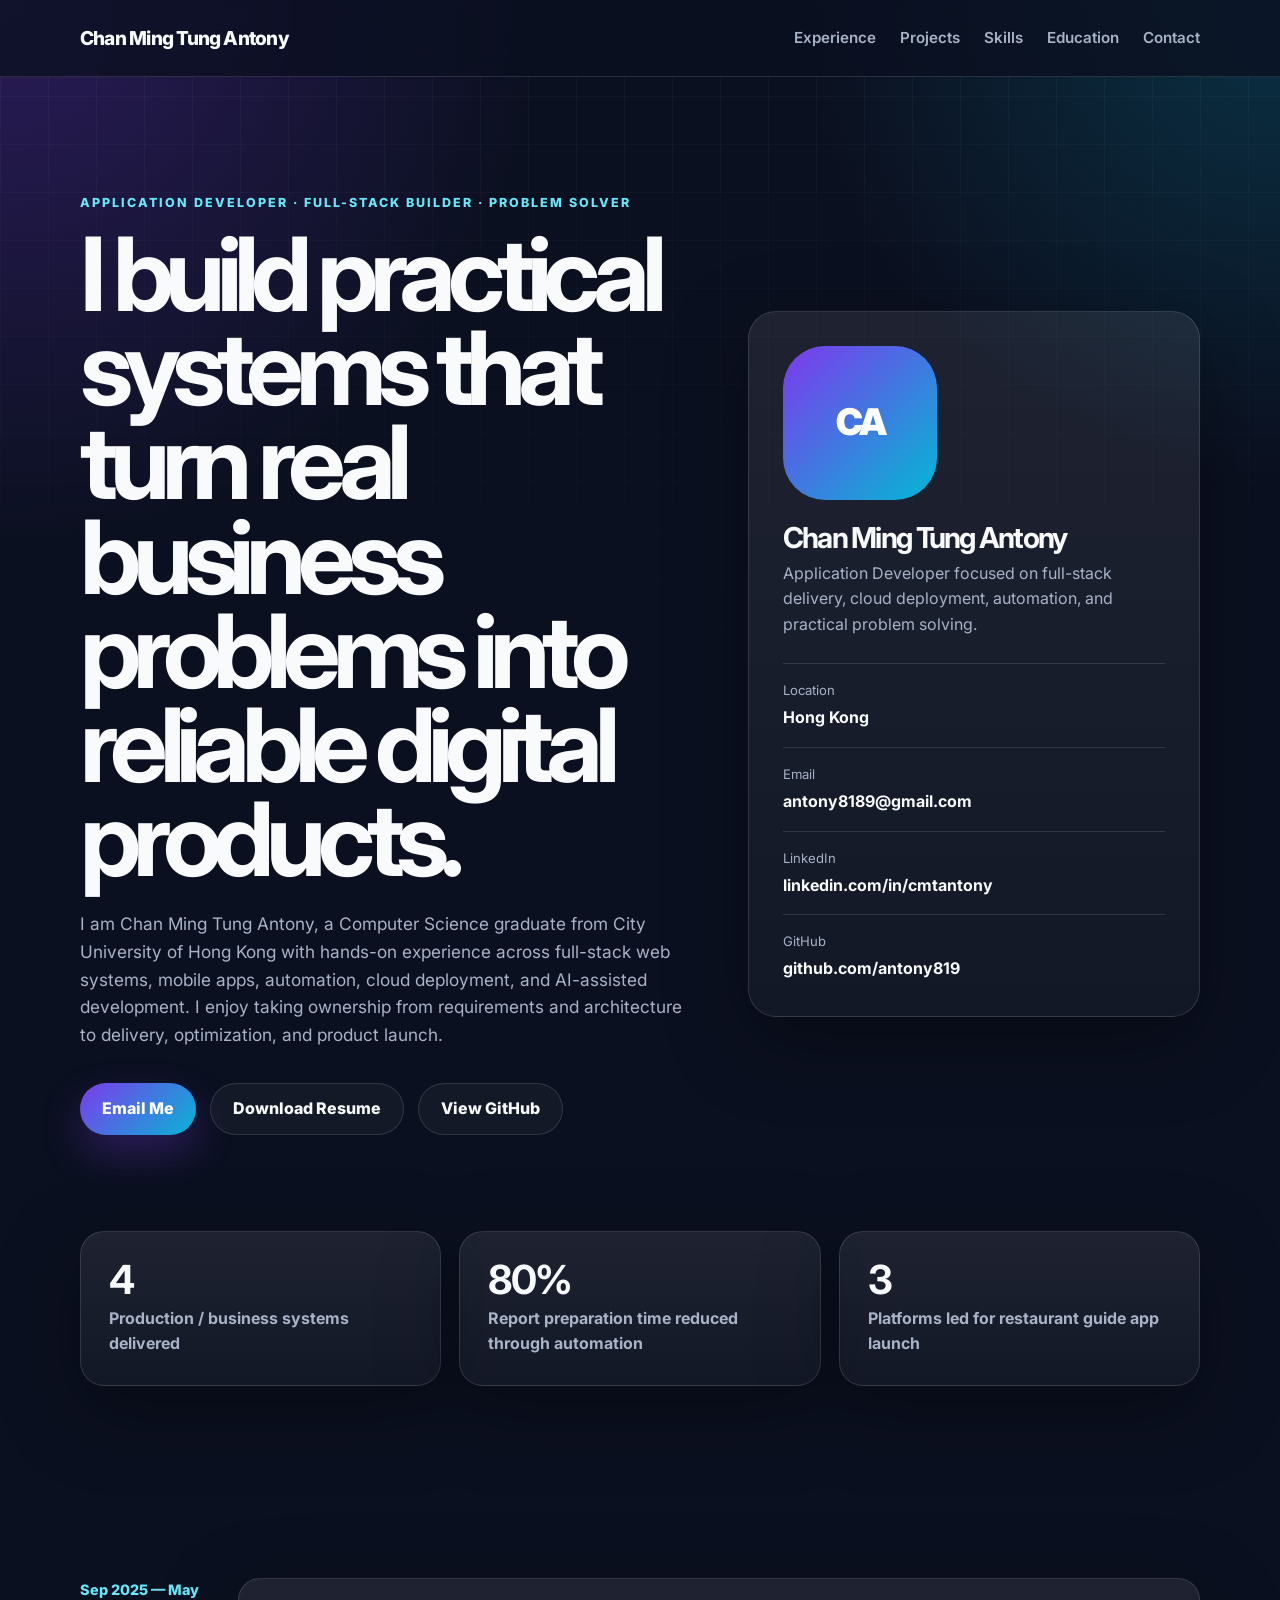
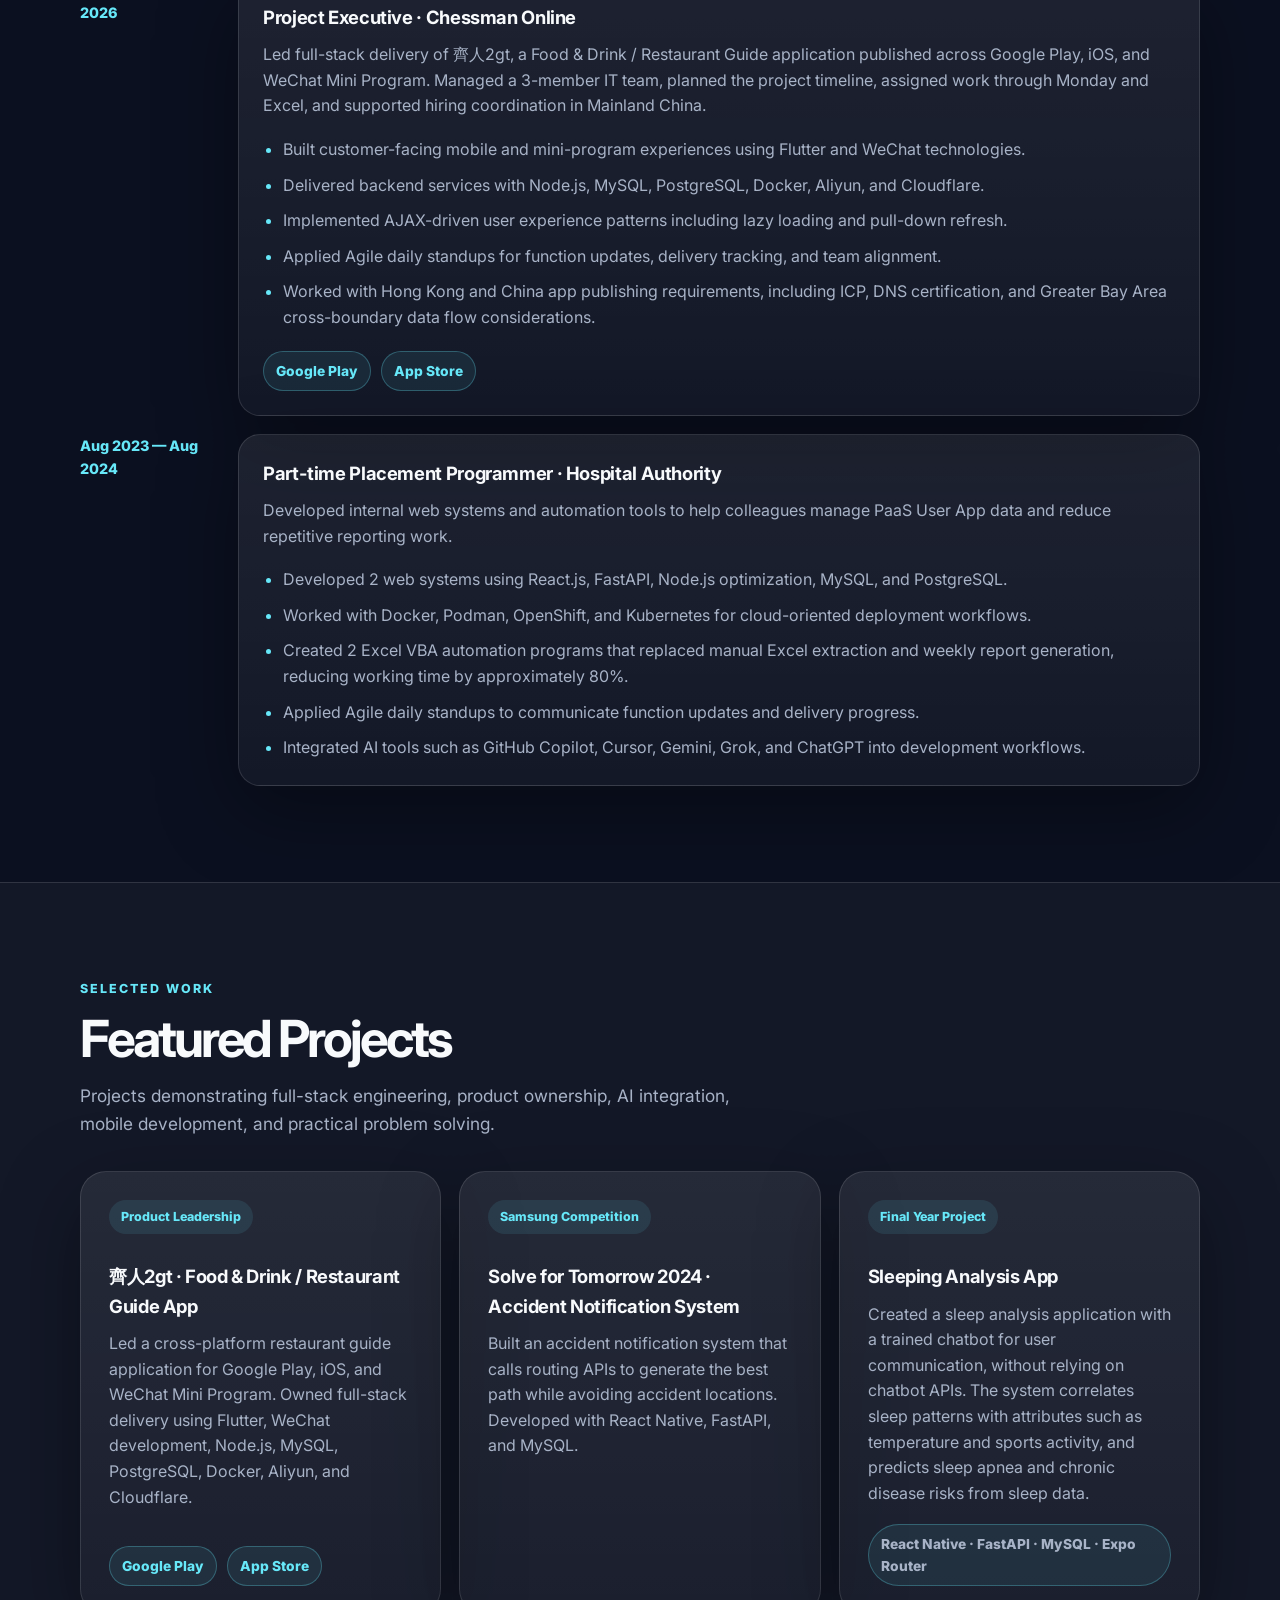
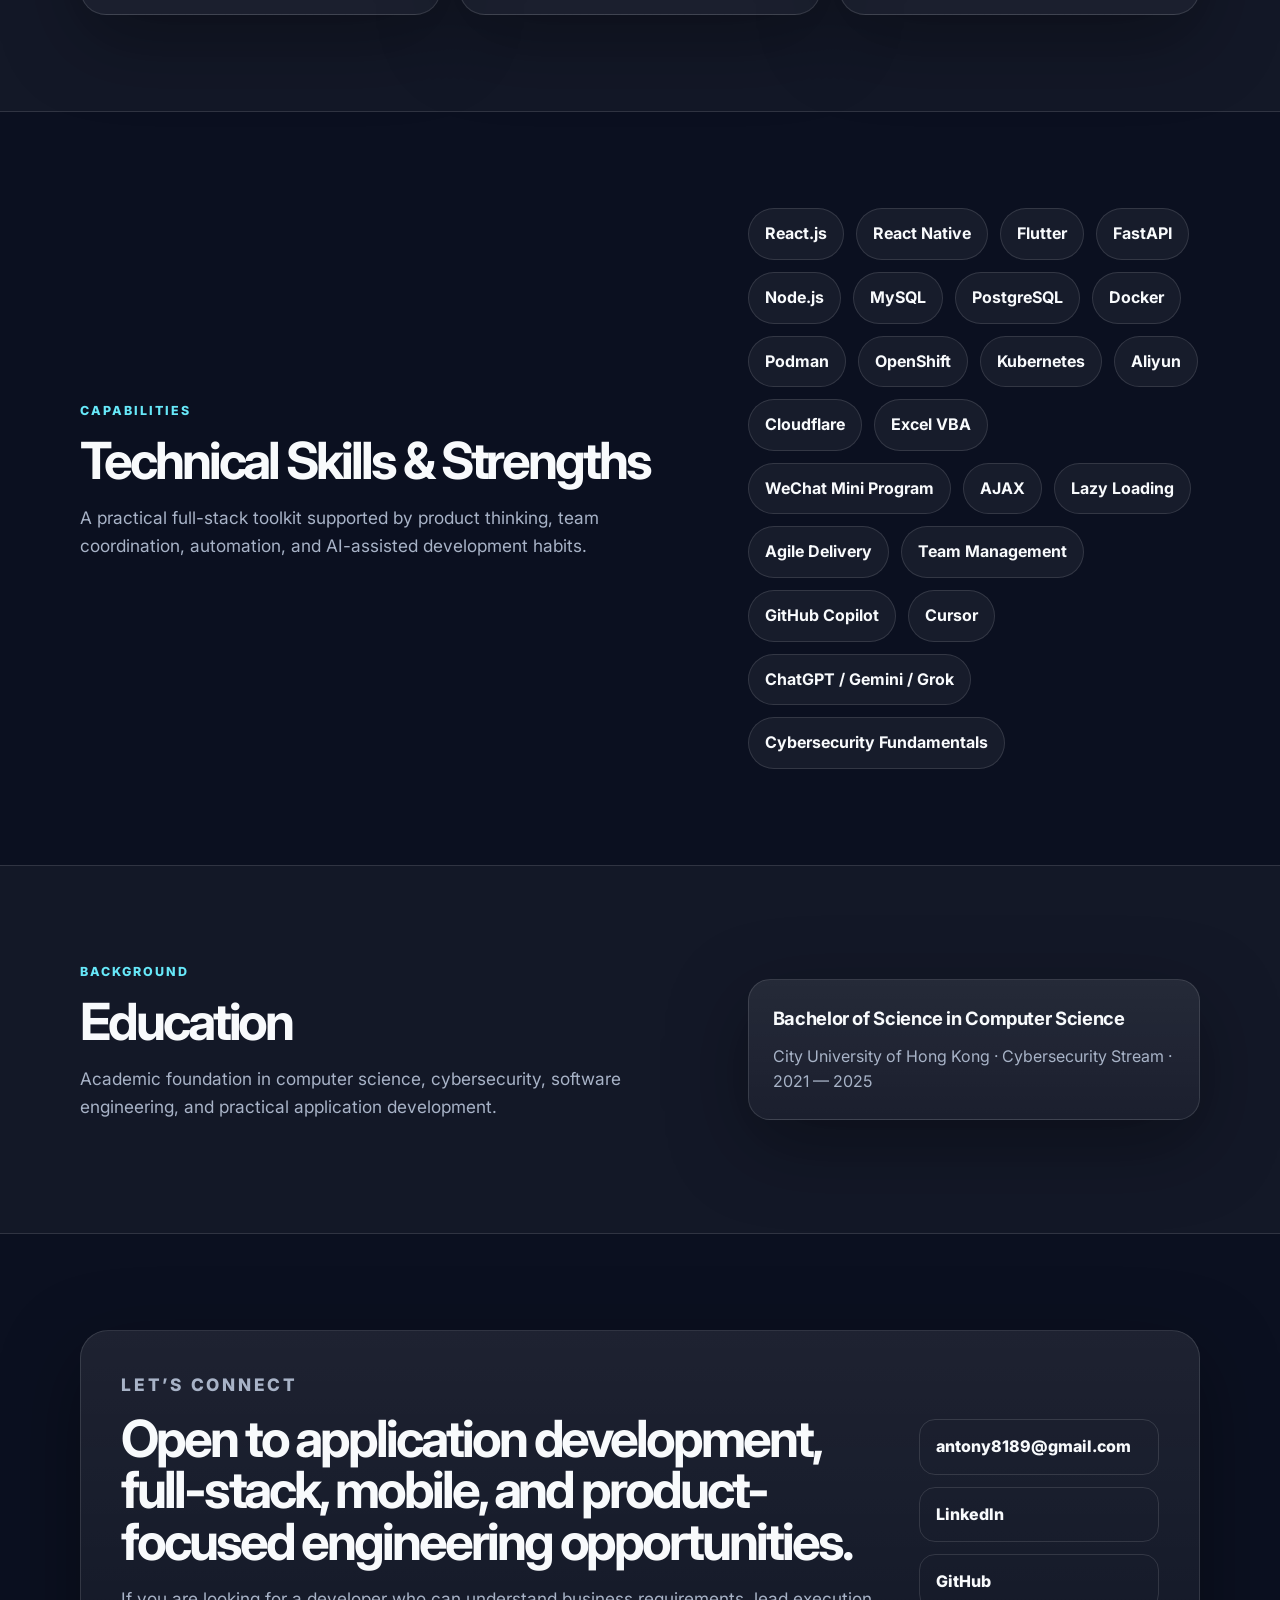
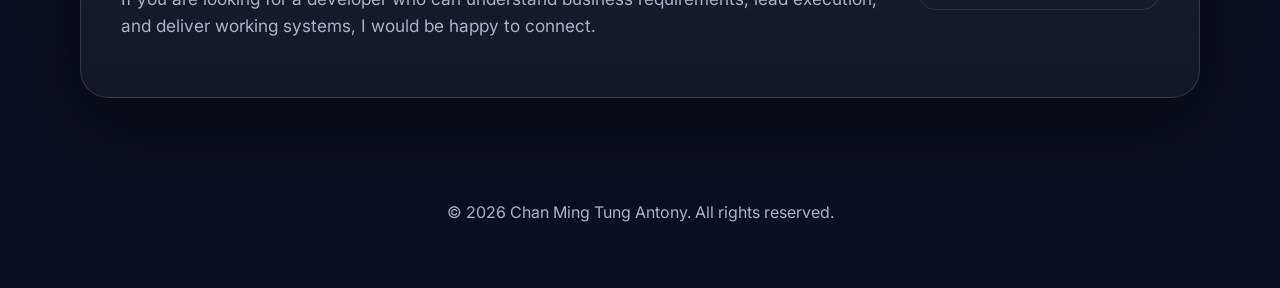
==== index.html @ 5c13896f "Test(remove experience title)" ====
<!DOCTYPE html>
<html lang="en">
<head>
  <meta charset="UTF-8" />
  <meta name="viewport" content="width=device-width, initial-scale=1.0" />
  <meta
    name="description"
    content="Resume and portfolio of Chan Ming Tung Antony, Application Developer and problem solver specializing in full-stack development, mobile apps, cloud deployment, and AI-assisted engineering."
  />
  <title>Chan Ming Tung Antony | Application Developer</title>
  <link rel="preconnect" href="https://fonts.googleapis.com" />
  <link rel="preconnect" href="https://fonts.gstatic.com" crossorigin />
  <link href="https://fonts.googleapis.com/css2?family=Inter:wght@400;500;600;700;800&display=swap" rel="stylesheet" />
  <link rel="stylesheet" href="styles.css" />
</head>
<body>
  <header class="site-header">
    <nav class="nav container" aria-label="Primary navigation">
      <a class="brand" href="#top">Chan Ming Tung Antony</a>
      <div class="nav-links">
        <a href="#experience">Experience</a>
        <a href="#projects">Projects</a>
        <a href="#skills">Skills</a>
        <a href="#education">Education</a>
        <a href="#contact">Contact</a>
      </div>
    </nav>
  </header>

  <main id="top">
    <section class="hero section">
      <div class="container hero-grid">
        <div class="hero-copy">
          <p class="eyebrow">Application Developer · Full-Stack Builder · Problem Solver</p>
          <h1>I build practical systems that turn real business problems into reliable digital products.</h1>
          <p class="hero-text">
            I am Chan Ming Tung Antony, a Computer Science graduate from City University of Hong Kong with hands-on experience across full-stack web systems, mobile apps, automation, cloud deployment, and AI-assisted development. I enjoy taking ownership from requirements and architecture to delivery, optimization, and product launch.
          </p>
          <div class="hero-actions">
            <a class="button primary" href="mailto:antony8189@gmail.com">Email Me</a>
            <a class="button secondary" href="file:///C:/Users/anton/Downloads/CV.pdf" target="_blank" rel="noreferrer">Download Resume</a>
            <a class="button secondary" href="https://github.com/antony819" target="_blank" rel="noreferrer">View GitHub</a>
          </div>
        </div>
        <aside class="profile-card" aria-label="Profile summary">
          <div class="profile-photo-wrap">
            <img class="profile-photo" src="file:///C:/Users/anton/Downloads/%E8%AD%89%E4%BB%B6%E7%85%A7.jpg" alt="Chan Ming Tung Antony" onerror="this.style.display='none'" />
            <div class="avatar">CA</div>
          </div>
          <h2>Chan Ming Tung Antony</h2>
          <p>Application Developer focused on full-stack delivery, cloud deployment, automation, and practical problem solving.</p>
          <ul class="profile-list">
            <li><span>Location</span><strong>Hong Kong</strong></li>
            <li><span>Email</span><strong><a href="mailto:antony8189@gmail.com">antony8189@gmail.com</a></strong></li>
            <li><span>LinkedIn</span><strong><a href="http://www.linkedin.com/in/cmtantony" target="_blank" rel="noreferrer">linkedin.com/in/cmtantony</a></strong></li>
            <li><span>GitHub</span><strong><a href="https://github.com/antony819" target="_blank" rel="noreferrer">github.com/antony819</a></strong></li>
          </ul>
        </aside>
      </div>
    </section>

    <section class="section stats-section">
      <div class="container stats-grid">
        <div class="stat-card">
          <strong>4</strong>
          <span>Production / business systems delivered</span>
        </div>
        <div class="stat-card">
          <strong>80%</strong>
          <span>Report preparation time reduced through automation</span>
        </div>
        <div class="stat-card">
          <strong>3</strong>
          <span>Platforms led for restaurant guide app launch</span>
        </div>
      </div>
    </section>

    <section id="experience" class="section">
      <div class="container experience-layout">

        <div class="timeline">
          <article class="timeline-item">
            <div class="timeline-date">Sep 2025 — May 2026</div>
            <div class="timeline-content">
              <h3>Project Executive · Chessman Online</h3>
              <p>
                Led full-stack delivery of 齊人2gt, a Food & Drink / Restaurant Guide application published across Google Play, iOS, and WeChat Mini Program. Managed a 3-member IT team, planned the project timeline, assigned work through Monday and Excel, and supported hiring coordination in Mainland China.
              </p>
              <ul class="impact-list">
                <li>Built customer-facing mobile and mini-program experiences using Flutter and WeChat technologies.</li>
                <li>Delivered backend services with Node.js, MySQL, PostgreSQL, Docker, Aliyun, and Cloudflare.</li>
                <li>Implemented AJAX-driven user experience patterns including lazy loading and pull-down refresh.</li>
                <li>Applied Agile daily standups for function updates, delivery tracking, and team alignment.</li>
                <li>Worked with Hong Kong and China app publishing requirements, including ICP, DNS certification, and Greater Bay Area cross-boundary data flow considerations.</li>
              </ul>
              <div class="inline-links">
                <a href="https://play.google.com/store/apps/details?id=com.chessman_it_app&hl=zh_HK" target="_blank" rel="noreferrer">Google Play</a>
                <a href="https://apps.apple.com/hk/app/%E9%BD%8A%E4%BA%BA/id6759543435" target="_blank" rel="noreferrer">App Store</a>
              </div>
            </div>
          </article>

          <article class="timeline-item">
            <div class="timeline-date">Aug 2023 — Aug 2024</div>
            <div class="timeline-content">
              <h3>Part-time Placement Programmer · Hospital Authority</h3>
              <p>
                Developed internal web systems and automation tools to help colleagues manage PaaS User App data and reduce repetitive reporting work.
              </p>
              <ul class="impact-list">
                <li>Developed 2 web systems using React.js, FastAPI, Node.js optimization, MySQL, and PostgreSQL.</li>
                <li>Worked with Docker, Podman, OpenShift, and Kubernetes for cloud-oriented deployment workflows.</li>
                <li>Created 2 Excel VBA automation programs that replaced manual Excel extraction and weekly report generation, reducing working time by approximately 80%.</li>
                <li>Applied Agile daily standups to communicate function updates and delivery progress.</li>
                <li>Integrated AI tools such as GitHub Copilot, Cursor, Gemini, Grok, and ChatGPT into development workflows.</li>
              </ul>
            </div>
          </article>
        </div>
      </div>
    </section>

    <section id="projects" class="section muted">
      <div class="container">
        <div class="section-heading">
          <p class="eyebrow">Selected Work</p>
          <h2>Featured Projects</h2>
          <p class="section-intro">
            Projects demonstrating full-stack engineering, product ownership, AI integration, mobile development, and practical problem solving.
          </p>
        </div>
        <div class="cards-grid">
          <article class="project-card">
            <span class="project-tag">Product Leadership</span>
            <h3>齊人2gt · Food & Drink / Restaurant Guide App</h3>
            <p>
              Led a cross-platform restaurant guide application for Google Play, iOS, and WeChat Mini Program. Owned full-stack delivery using Flutter, WeChat development, Node.js, MySQL, PostgreSQL, Docker, Aliyun, and Cloudflare.
            </p>
            <div class="inline-links">
              <a href="https://play.google.com/store/apps/details?id=com.chessman_it_app&hl=zh_HK" target="_blank" rel="noreferrer">Google Play</a>
              <a href="https://apps.apple.com/hk/app/%E9%BD%8A%E4%BA%BA/id6759543435" target="_blank" rel="noreferrer">App Store</a>
            </div>
          </article>
          <article class="project-card">
            <span class="project-tag">Samsung Competition</span>
            <h3>Solve for Tomorrow 2024 · Accident Notification System</h3>
            <p>
              Built an accident notification system that calls routing APIs to generate the best path while avoiding accident locations. Developed with React Native, FastAPI, and MySQL.
            </p>
          </article>
          <article class="project-card">
            <span class="project-tag">Final Year Project</span>
            <h3>Sleeping Analysis App</h3>
            <p>
              Created a sleep analysis application with a trained chatbot for user communication, without relying on chatbot APIs. The system correlates sleep patterns with attributes such as temperature and sports activity, and predicts sleep apnea and chronic disease risks from sleep data.
            </p>
            <p class="tech-note">React Native · FastAPI · MySQL · Expo Router</p>
          </article>
        </div>
      </div>
    </section>

    <section id="skills" class="section">
      <div class="container two-column">
        <div>
          <p class="eyebrow">Capabilities</p>
          <h2>Technical Skills & Strengths</h2>
          <p class="section-intro">
            A practical full-stack toolkit supported by product thinking, team coordination, automation, and AI-assisted development habits.
          </p>
        </div>
        <div class="skills-wrap">
          <span>React.js</span>
          <span>React Native</span>
          <span>Flutter</span>
          <span>FastAPI</span>
          <span>Node.js</span>
          <span>MySQL</span>
          <span>PostgreSQL</span>
          <span>Docker</span>
          <span>Podman</span>
          <span>OpenShift</span>
          <span>Kubernetes</span>
          <span>Aliyun</span>
          <span>Cloudflare</span>
          <span>Excel VBA</span>
          <span>WeChat Mini Program</span>
          <span>AJAX</span>
          <span>Lazy Loading</span>
          <span>Agile Delivery</span>
          <span>Team Management</span>
          <span>GitHub Copilot</span>
          <span>Cursor</span>
          <span>ChatGPT / Gemini / Grok</span>
          <span>Cybersecurity Fundamentals</span>
        </div>
      </div>
    </section>

    <section id="education" class="section muted">
      <div class="container two-column">
        <div>
          <p class="eyebrow">Background</p>
          <h2>Education</h2>
          <p class="section-intro">
            Academic foundation in computer science, cybersecurity, software engineering, and practical application development.
          </p>
        </div>
        <div class="education-list">
          <article>
            <h3>Bachelor of Science in Computer Science</h3>
            <p>City University of Hong Kong · Cybersecurity Stream · 2021 — 2025</p>
          </article>
        </div>
      </div>
    </section>

    <section id="contact" class="section contact-section">
      <div class="container contact-card">
        <div>
          <p class="eyebrow">Let’s Connect</p>
          <h2>Open to application development, full-stack, mobile, and product-focused engineering opportunities.</h2>
          <p>
            If you are looking for a developer who can understand business requirements, lead execution, and deliver working systems, I would be happy to connect.
          </p>
        </div>
        <div class="contact-links">
          <a href="mailto:antony8189@gmail.com">antony8189@gmail.com</a>
          <a href="http://www.linkedin.com/in/cmtantony" target="_blank" rel="noreferrer">LinkedIn</a>
          <a href="https://github.com/antony819" target="_blank" rel="noreferrer">GitHub</a>
        </div>
      </div>
    </section>
  </main>

  <footer class="footer">
    <div class="container">
      <p>© <span id="year"></span> Chan Ming Tung Antony. All rights reserved.</p>
    </div>
  </footer>

  <script src="script.js"></script>
</body>
</html>
---- styles.css ----
:root {
  --bg: #0b1020;
  --surface: #11182c;
  --surface-light: #17213a;
  --text: #f8fafc;
  --muted: #a8b3c7;
  --accent: #7c3aed;
  --accent-2: #06b6d4;
  --line: rgba(255, 255, 255, 0.12);
  --shadow: 0 24px 80px rgba(0, 0, 0, 0.35);
  --radius: 28px;
}

* {
  box-sizing: border-box;
}

html {
  scroll-behavior: smooth;
}

body {
  margin: 0;
  font-family: Inter, system-ui, -apple-system, BlinkMacSystemFont, "Segoe UI", sans-serif;
  color: var(--text);
  background:
    radial-gradient(circle at top left, rgba(124, 58, 237, 0.28), transparent 34rem),
    radial-gradient(circle at top right, rgba(6, 182, 212, 0.2), transparent 30rem),
    var(--bg);
  line-height: 1.6;
}

body::before {
  content: "";
  position: fixed;
  inset: 0;
  pointer-events: none;
  background-image: linear-gradient(rgba(255, 255, 255, 0.035) 1px, transparent 1px),
    linear-gradient(90deg, rgba(255, 255, 255, 0.035) 1px, transparent 1px);
  background-size: 48px 48px;
  mask-image: linear-gradient(to bottom, #000, transparent 78%);
}

a {
  color: inherit;
  text-decoration: none;
}

.container {
  width: min(1120px, calc(100% - 40px));
  margin: 0 auto;
}

.site-header {
  position: sticky;
  top: 0;
  z-index: 20;
  backdrop-filter: blur(18px);
  background: rgba(11, 16, 32, 0.78);
  border-bottom: 1px solid var(--line);
}

.nav {
  min-height: 76px;
  display: flex;
  align-items: center;
  justify-content: space-between;
  gap: 24px;
}

.brand {
  font-weight: 800;
  letter-spacing: -0.04em;
  font-size: 1.2rem;
}

.nav-links {
  display: flex;
  align-items: center;
  gap: 24px;
  color: var(--muted);
  font-size: 0.95rem;
  font-weight: 600;
}

.nav-links a {
  transition: color 180ms ease;
}

.nav-links a:hover {
  color: var(--text);
}

.section {
  padding: 96px 0;
  position: relative;
}

.hero {
  padding-top: 116px;
}

.hero-grid,
.two-column {
  display: grid;
  grid-template-columns: minmax(0, 1.15fr) minmax(320px, 0.85fr);
  gap: 56px;
  align-items: center;
}

.eyebrow {
  margin: 0 0 14px;
  color: #67e8f9;
  text-transform: uppercase;
  letter-spacing: 0.16em;
  font-size: 0.78rem;
  font-weight: 800;
}

h1,
h2,
h3,
p {
  margin-top: 0;
}

h1 {
  max-width: 820px;
  margin-bottom: 24px;
  font-size: clamp(3rem, 8vw, 6.6rem);
  line-height: 0.92;
  letter-spacing: -0.08em;
}

h2 {
  margin-bottom: 18px;
  font-size: clamp(2rem, 4vw, 3.4rem);
  line-height: 1;
  letter-spacing: -0.06em;
}

h3 {
  margin-bottom: 10px;
  font-size: 1.15rem;
  letter-spacing: -0.02em;
}

.hero-text,
.section-intro,
.contact-card p {
  color: var(--muted);
  font-size: 1.08rem;
}

.hero-text {
  max-width: 650px;
  margin-bottom: 34px;
}

.hero-actions {
  display: flex;
  flex-wrap: wrap;
  gap: 14px;
}

.button {
  display: inline-flex;
  align-items: center;
  justify-content: center;
  min-height: 52px;
  padding: 0 22px;
  border-radius: 999px;
  font-weight: 800;
  transition: transform 180ms ease, border-color 180ms ease, background 180ms ease;
}

.button:hover {
  transform: translateY(-2px);
}

.button.primary {
  background: linear-gradient(135deg, var(--accent), var(--accent-2));
  color: white;
  box-shadow: 0 18px 40px rgba(124, 58, 237, 0.28);
}

.button.secondary {
  border: 1px solid var(--line);
  color: var(--text);
  background: rgba(255, 255, 255, 0.04);
}

.profile-card,
.contact-card,
.project-card,
.stat-card,
.timeline-content,
.education-list article {
  border: 1px solid var(--line);
  background: linear-gradient(180deg, rgba(255, 255, 255, 0.08), rgba(255, 255, 255, 0.035));
  box-shadow: var(--shadow);
}

.profile-card {
  padding: 34px;
  border-radius: var(--radius);
}

.profile-photo-wrap {
  position: relative;
  width: 154px;
  height: 154px;
  margin-bottom: 24px;
  border-radius: 42px;
  background: linear-gradient(135deg, var(--accent), var(--accent-2));
  padding: 3px;
}

.profile-photo {
  position: relative;
  z-index: 2;
  width: 100%;
  height: 100%;
  display: block;
  object-fit: cover;
  border-radius: 39px;
  background: var(--surface);
}

.profile-photo:not([src]),
.profile-photo[src=""] {
  display: none;
}

.avatar {
  position: absolute;
  inset: 3px;
  display: grid;
  place-items: center;
  border-radius: 39px;
  background: linear-gradient(135deg, var(--accent), var(--accent-2));
  color: white;
  font-size: 2.3rem;
  font-weight: 900;
  letter-spacing: -0.08em;
}

.profile-card h2 {
  margin-bottom: 8px;
  font-size: 1.8rem;
}

.profile-card > p {
  margin-bottom: 26px;
  color: var(--muted);
}

.profile-list {
  display: grid;
  gap: 16px;
  padding: 0;
  margin: 0;
  list-style: none;
}

.profile-list li {
  display: grid;
  gap: 4px;
  padding-top: 16px;
  border-top: 1px solid var(--line);
}

.profile-list span {
  color: var(--muted);
  font-size: 0.82rem;
}

.profile-list strong {
  overflow-wrap: anywhere;
}

.stats-section {
  padding-top: 0;
}

.stats-grid,
.cards-grid {
  display: grid;
  grid-template-columns: repeat(3, 1fr);
  gap: 18px;
}

.stat-card {
  padding: 28px;
  border-radius: 24px;
}

.stat-card strong {
  display: block;
  margin-bottom: 6px;
  font-size: 2.5rem;
  line-height: 1;
  letter-spacing: -0.06em;
}

.stat-card span {
  color: var(--muted);
  font-weight: 700;
}

.muted {
  background: rgba(255, 255, 255, 0.035);
  border-block: 1px solid var(--line);
}

.experience-layout {
  display: grid;
  gap: 34px;
}

.timeline {
  display: grid;
  gap: 18px;
}

.timeline-item {
  display: grid;
  grid-template-columns: 140px 1fr;
  gap: 18px;
}

.timeline-date {
  color: #67e8f9;
  font-weight: 800;
  font-size: 0.9rem;
}

.timeline-content {
  padding: 24px;
  border-radius: 22px;
}

.timeline-content p,
.project-card p,
.education-list p {
  margin-bottom: 0;
  color: var(--muted);
}

.impact-list {
  display: grid;
  gap: 10px;
  margin: 18px 0 0;
  padding-left: 20px;
  color: var(--muted);
}

.impact-list li::marker {
  color: #67e8f9;
}

.inline-links {
  display: flex;
  flex-wrap: wrap;
  gap: 10px;
  margin-top: 20px;
}

.inline-links a,
.tech-note {
  width: fit-content;
  padding: 8px 12px;
  border: 1px solid rgba(103, 232, 249, 0.28);
  border-radius: 999px;
  background: rgba(103, 232, 249, 0.08);
  color: #67e8f9;
  font-size: 0.86rem;
  font-weight: 800;
}

.tech-note {
  margin-top: 18px;
}

.section-heading {
  max-width: 700px;
  margin-bottom: 34px;
}

.project-card {
  min-height: 260px;
  display: flex;
  flex-direction: column;
  padding: 28px;
  border-radius: 26px;
  transition: transform 180ms ease, border-color 180ms ease;
}

.project-card:hover {
  transform: translateY(-6px);
  border-color: rgba(103, 232, 249, 0.45);
}

.project-tag {
  width: fit-content;
  margin-bottom: 28px;
  padding: 7px 12px;
  border-radius: 999px;
  background: rgba(103, 232, 249, 0.1);
  color: #67e8f9;
  font-size: 0.78rem;
  font-weight: 800;
}

.project-card > .inline-links {
  margin-top: auto;
  padding-top: 22px;
}

.skills-wrap {
  display: flex;
  flex-wrap: wrap;
  gap: 12px;
}

.skills-wrap span {
  padding: 12px 16px;
  border: 1px solid var(--line);
  border-radius: 999px;
  background: rgba(255, 255, 255, 0.05);
  color: var(--text);
  font-weight: 700;
}

.education-list {
  display: grid;
  gap: 16px;
}

.education-list article {
  padding: 24px;
  border-radius: 22px;
}

.contact-section {
  padding-bottom: 72px;
}

.contact-card {
  display: grid;
  grid-template-columns: 1fr auto;
  gap: 34px;
  align-items: center;
  padding: 40px;
  border-radius: var(--radius);
}

.contact-links {
  display: grid;
  gap: 12px;
  min-width: 240px;
}

.contact-links a {
  padding: 14px 16px;
  border: 1px solid var(--line);
  border-radius: 16px;
  color: var(--text);
  font-weight: 800;
  transition: background 180ms ease, border-color 180ms ease;
}

.contact-links a:hover {
  background: rgba(255, 255, 255, 0.08);
  border-color: rgba(103, 232, 249, 0.45);
}

.footer {
  padding: 30px 0 46px;
  color: var(--muted);
  text-align: center;
}

.reveal {
  opacity: 0;
  transform: translateY(18px);
  transition: opacity 600ms ease, transform 600ms ease;
}

.reveal.visible {
  opacity: 1;
  transform: translateY(0);
}

@media (max-width: 860px) {
  .nav {
    align-items: flex-start;
    flex-direction: column;
    padding: 18px 0;
  }

  .nav-links {
    width: 100%;
    overflow-x: auto;
    padding-bottom: 4px;
  }

  .hero,
  .section {
    padding: 72px 0;
  }

  .hero-grid,
  .two-column,
  .contact-card {
    grid-template-columns: 1fr;
  }

  .stats-grid,
  .cards-grid {
    grid-template-columns: 1fr;
  }

  .timeline-item {
    grid-template-columns: 1fr;
  }

  .contact-links {
    min-width: 0;
  }
}

@media (max-width: 540px) {
  .container {
    width: min(100% - 28px, 1120px);
  }

  h1 {
    font-size: 3.1rem;
  }

  .profile-card,
  .contact-card {
    padding: 24px;
  }

  .hero-actions .button {
    width: 100%;
  }
}
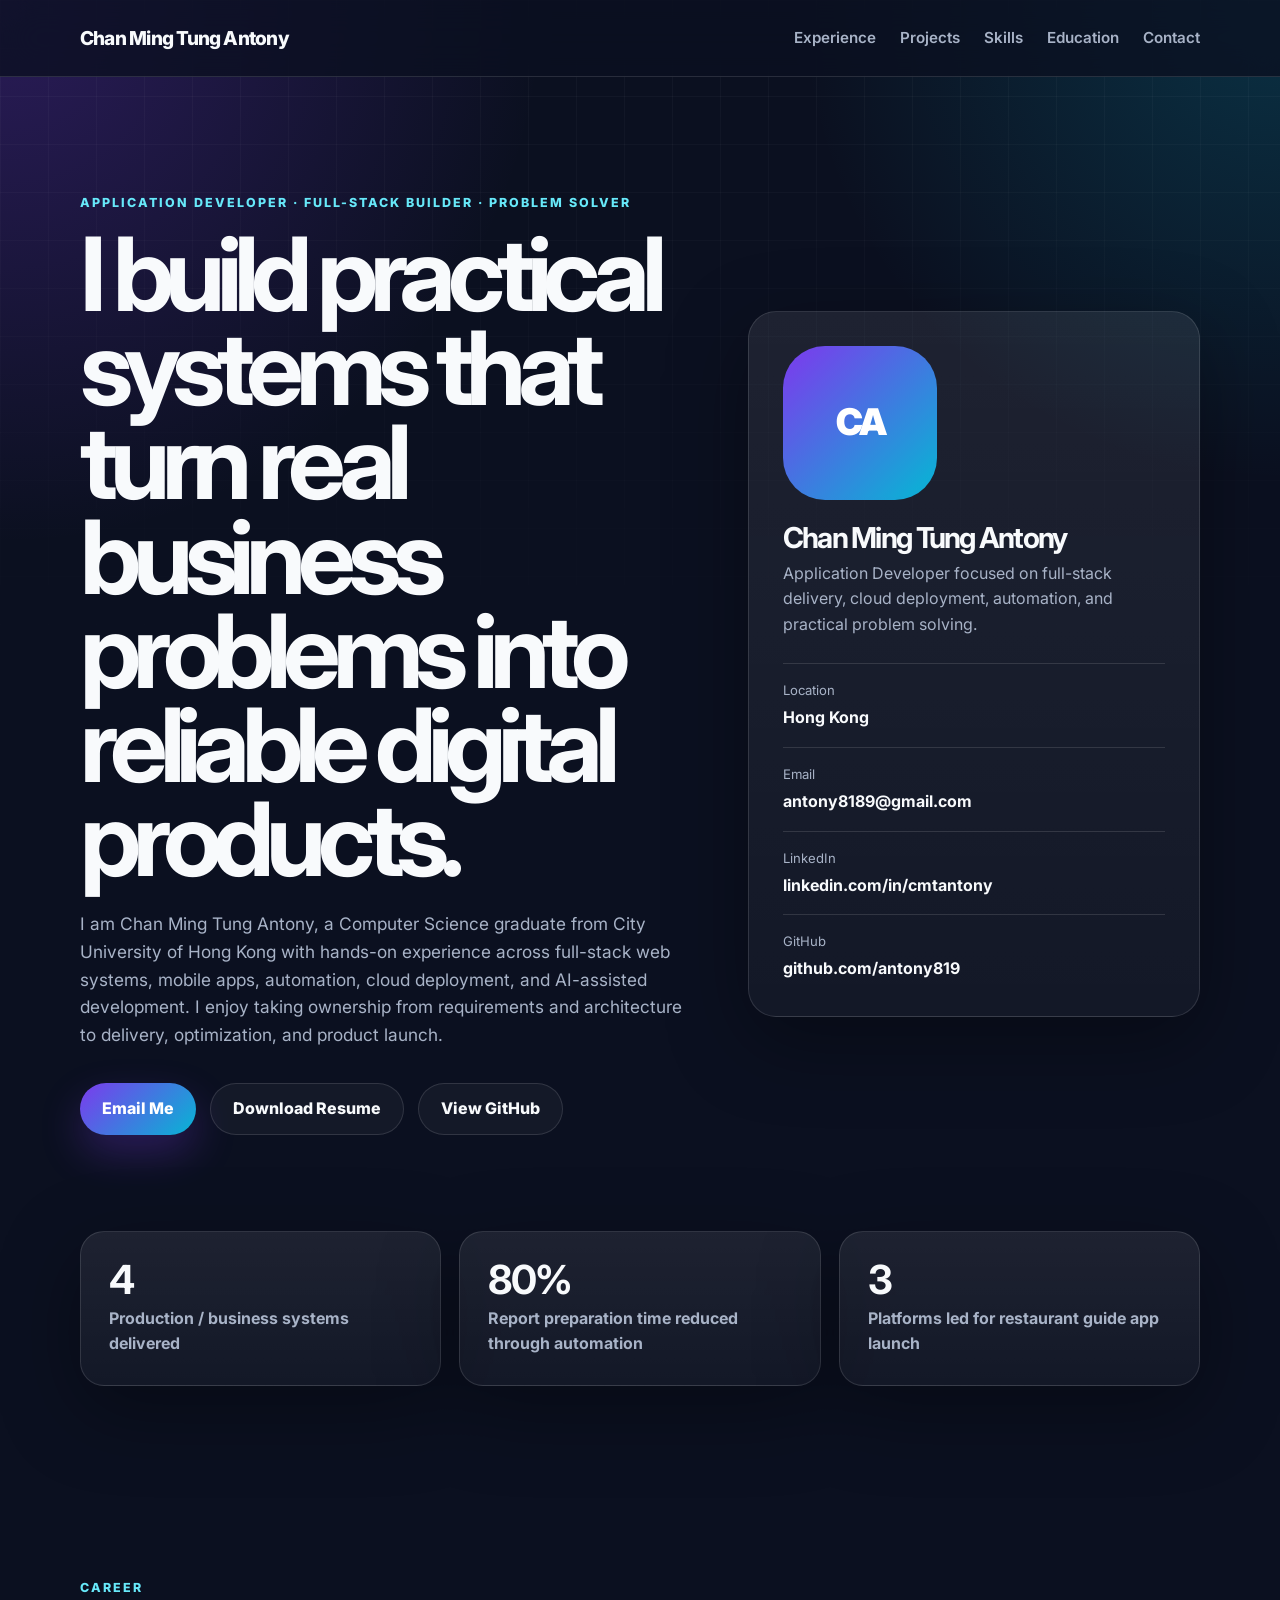
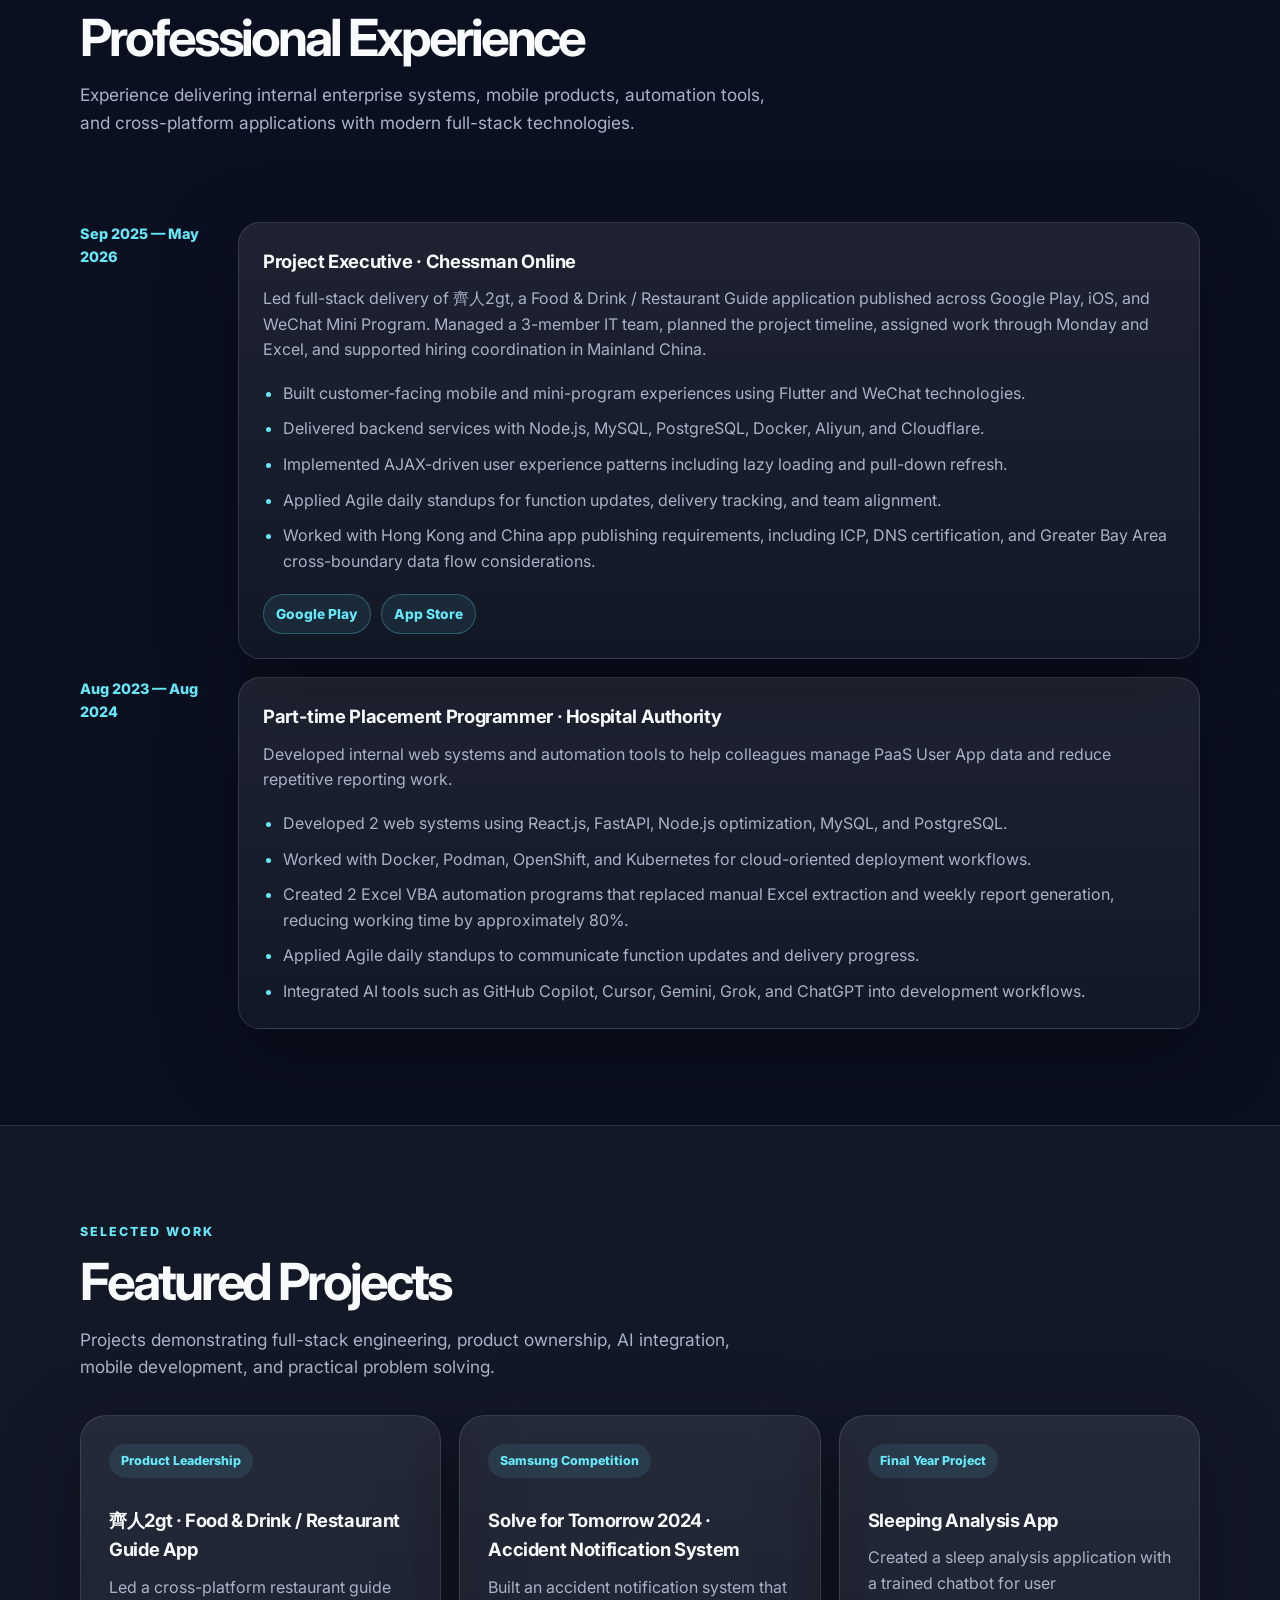
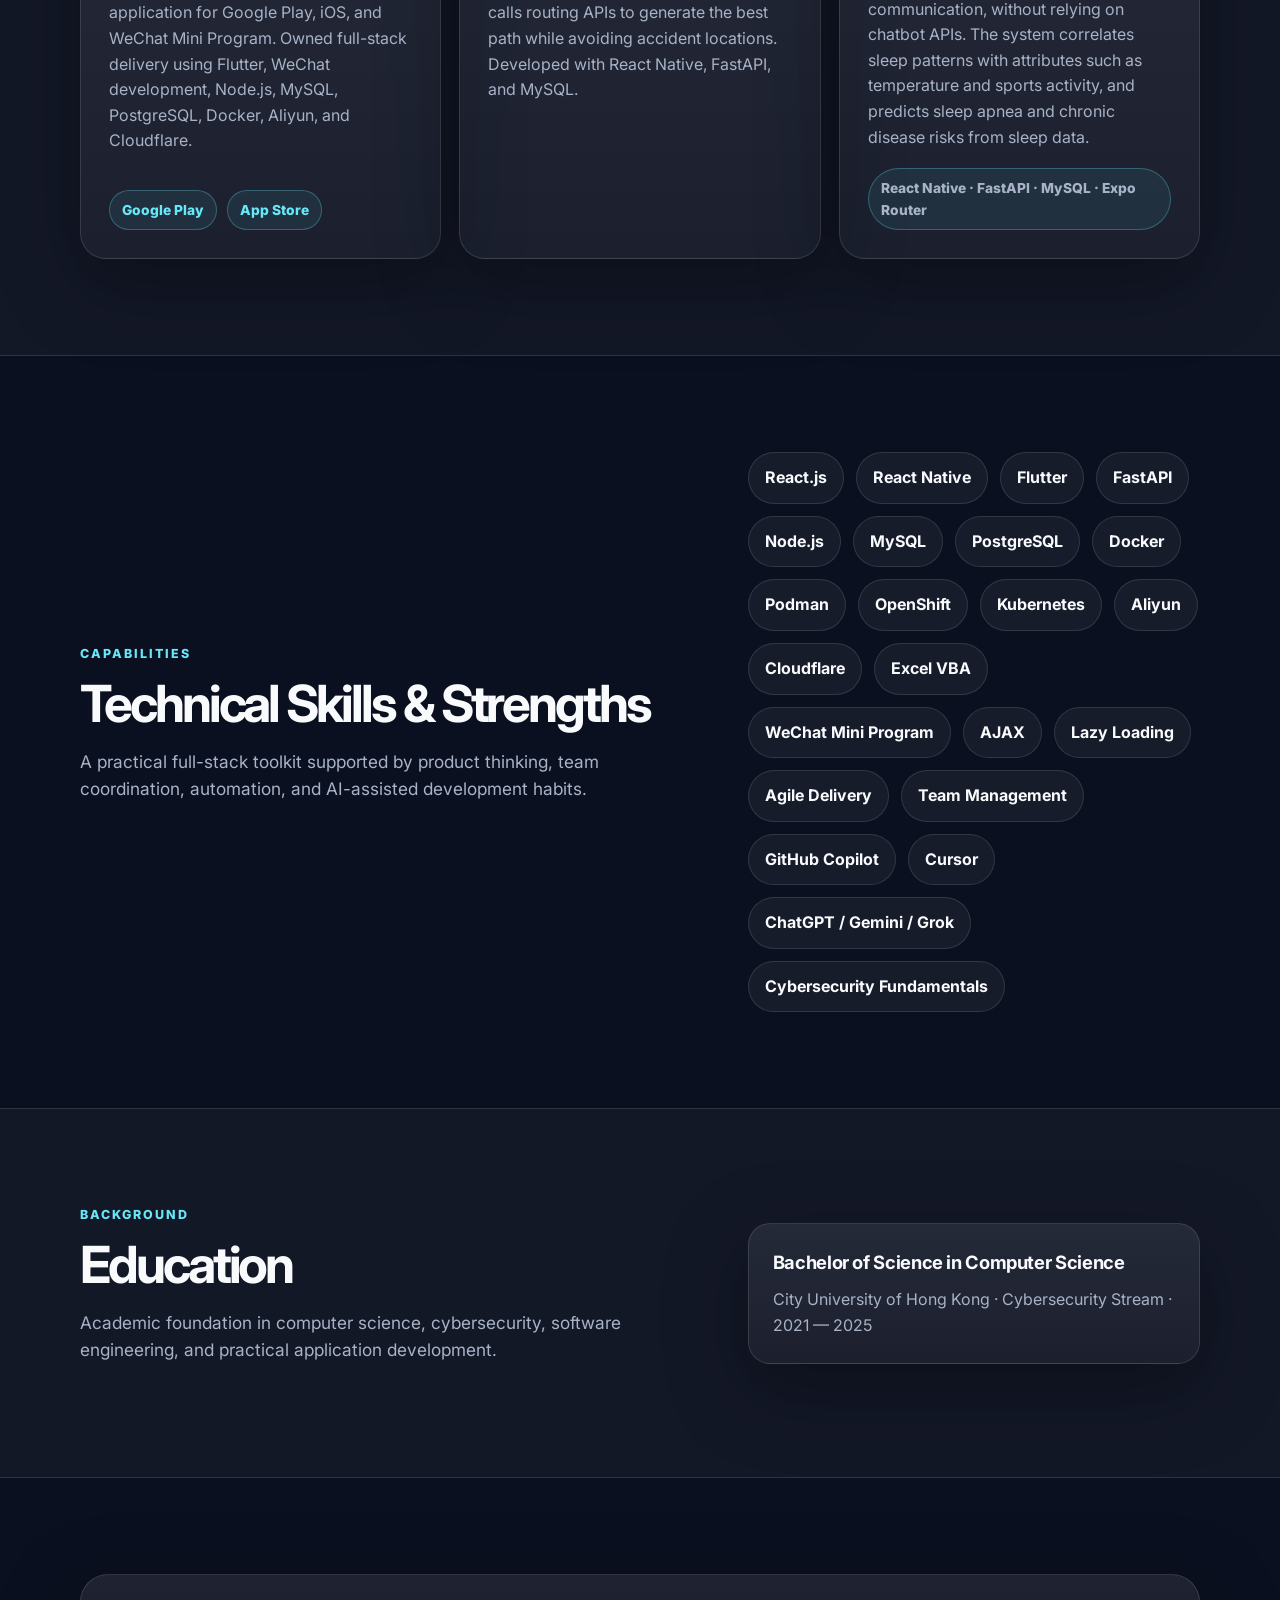
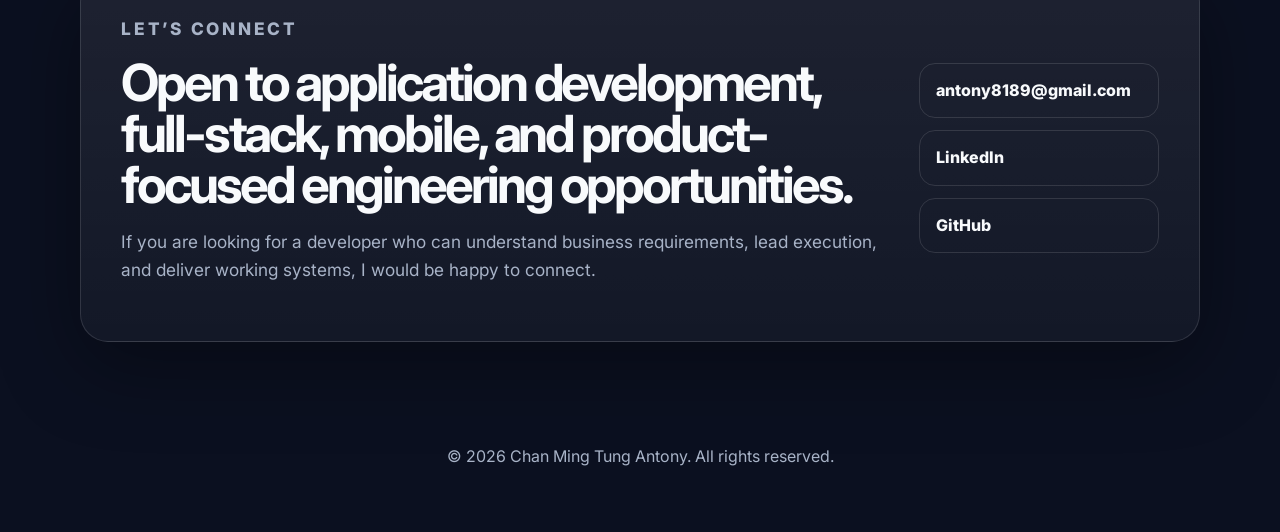
==== commit 6c1e087f: "Revert "Test(remove experience title)" This reverts commit 5c13896f87385c6c0a7c68954244436c818996c0." ====
--- a/index.html
+++ b/index.html
@@ -78,7 +78,13 @@
 
     <section id="experience" class="section">
       <div class="container experience-layout">
-
+        <div class="section-heading">
+          <p class="eyebrow">Career</p>
+          <h2>Professional Experience</h2>
+          <p class="section-intro">
+            Experience delivering internal enterprise systems, mobile products, automation tools, and cross-platform applications with modern full-stack technologies.
+          </p>
+        </div>
         <div class="timeline">
           <article class="timeline-item">
             <div class="timeline-date">Sep 2025 — May 2026</div>
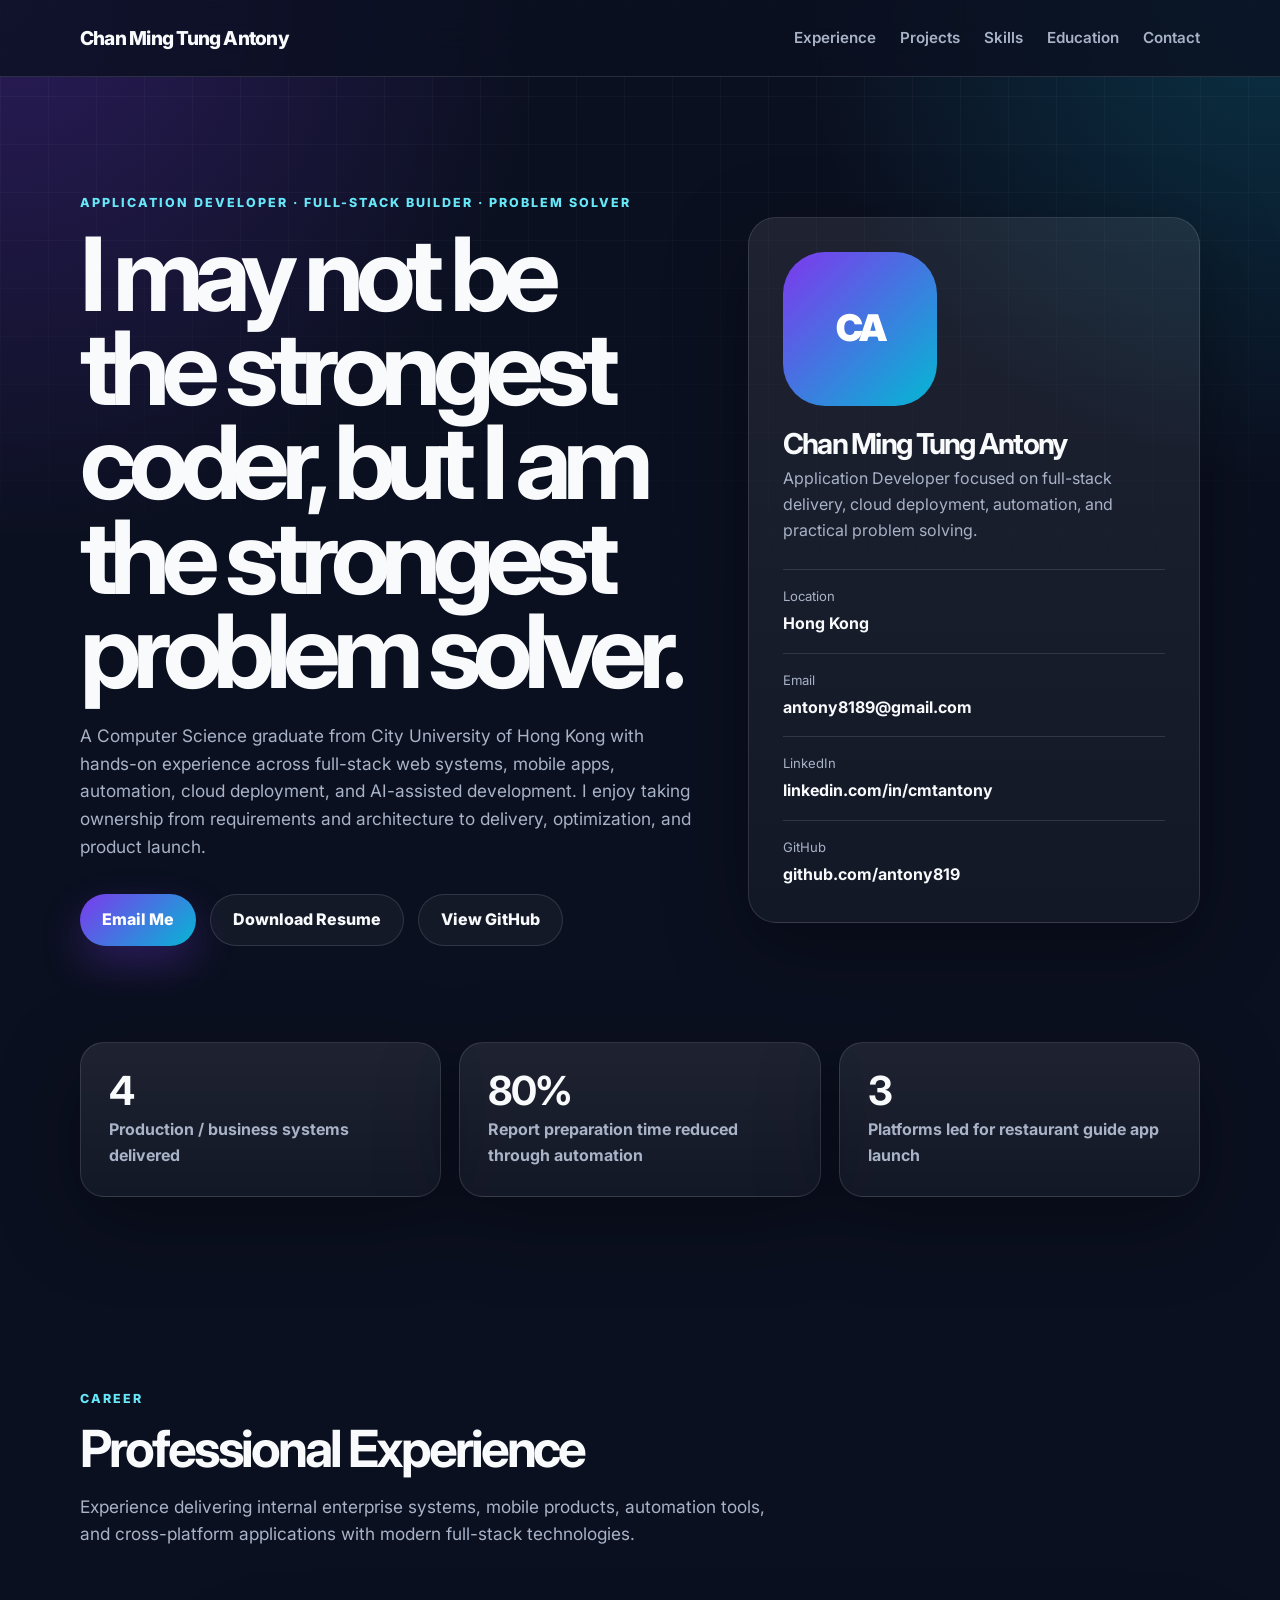
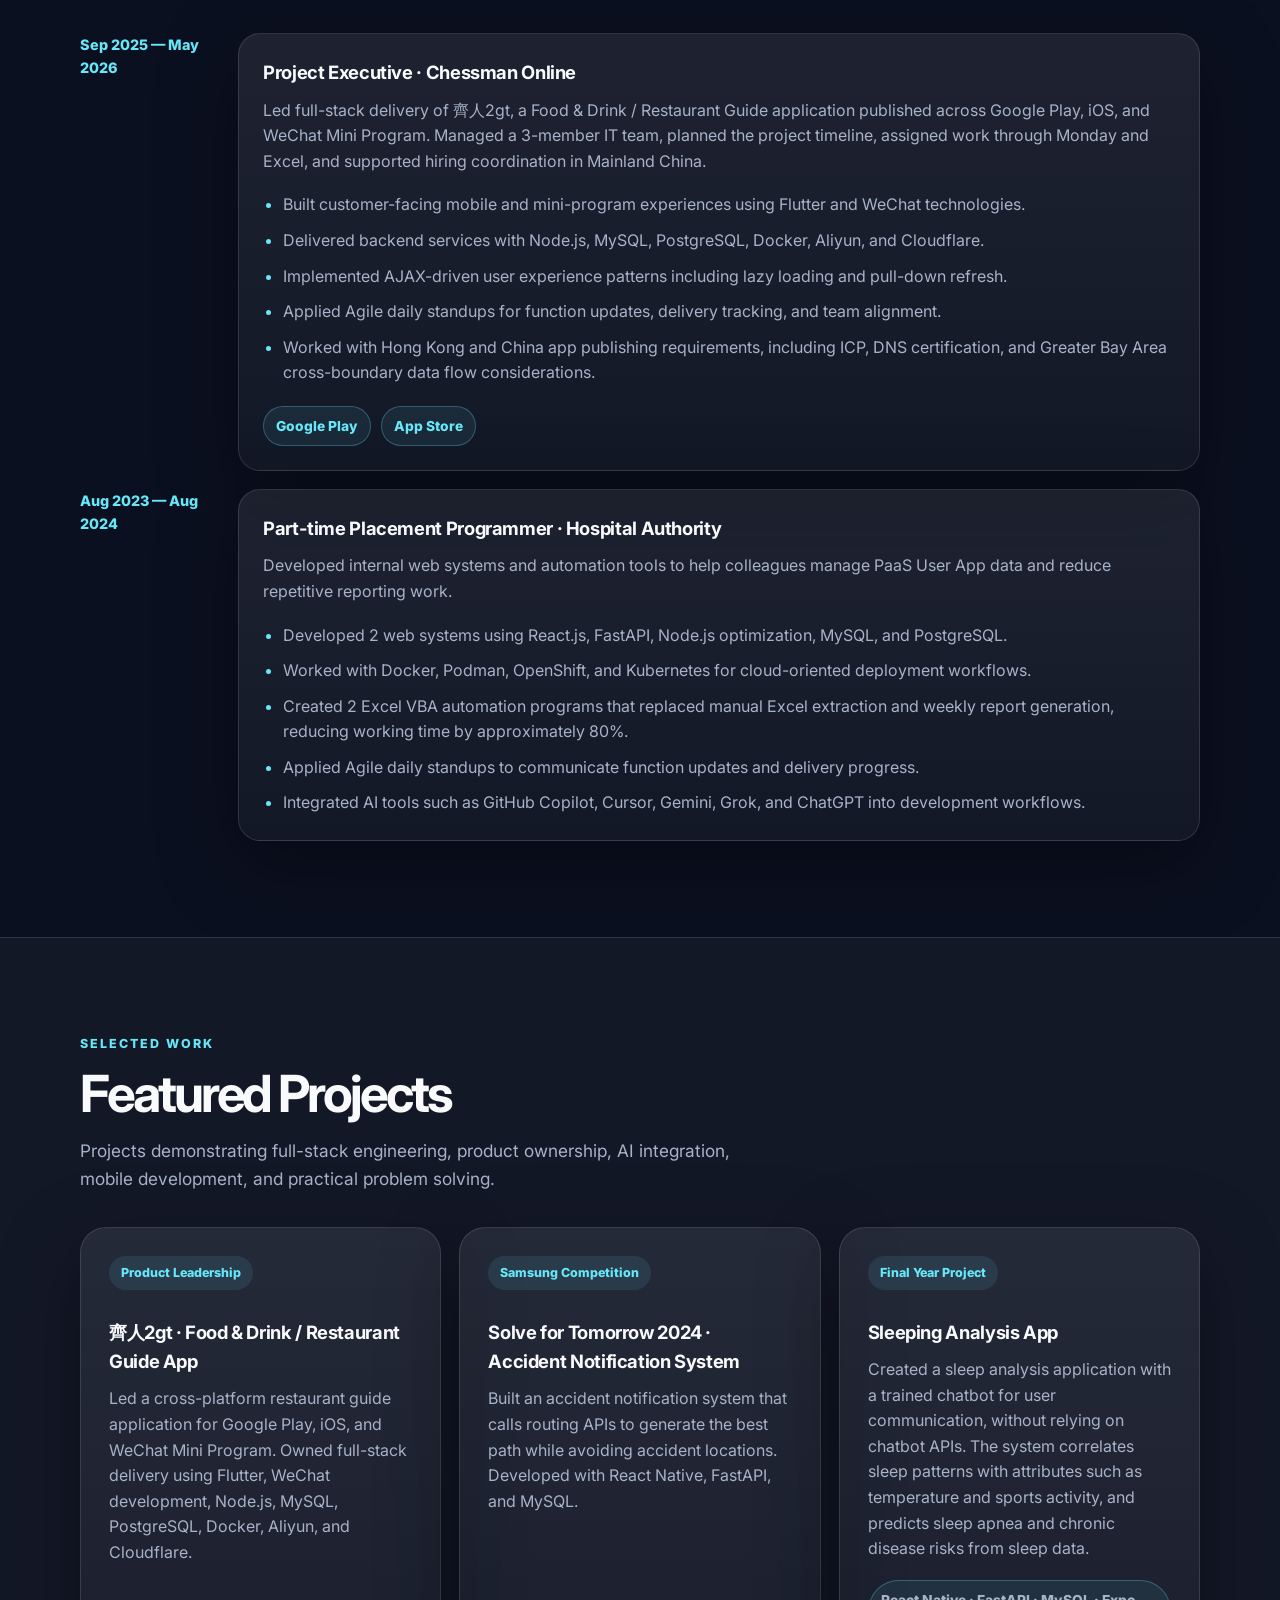
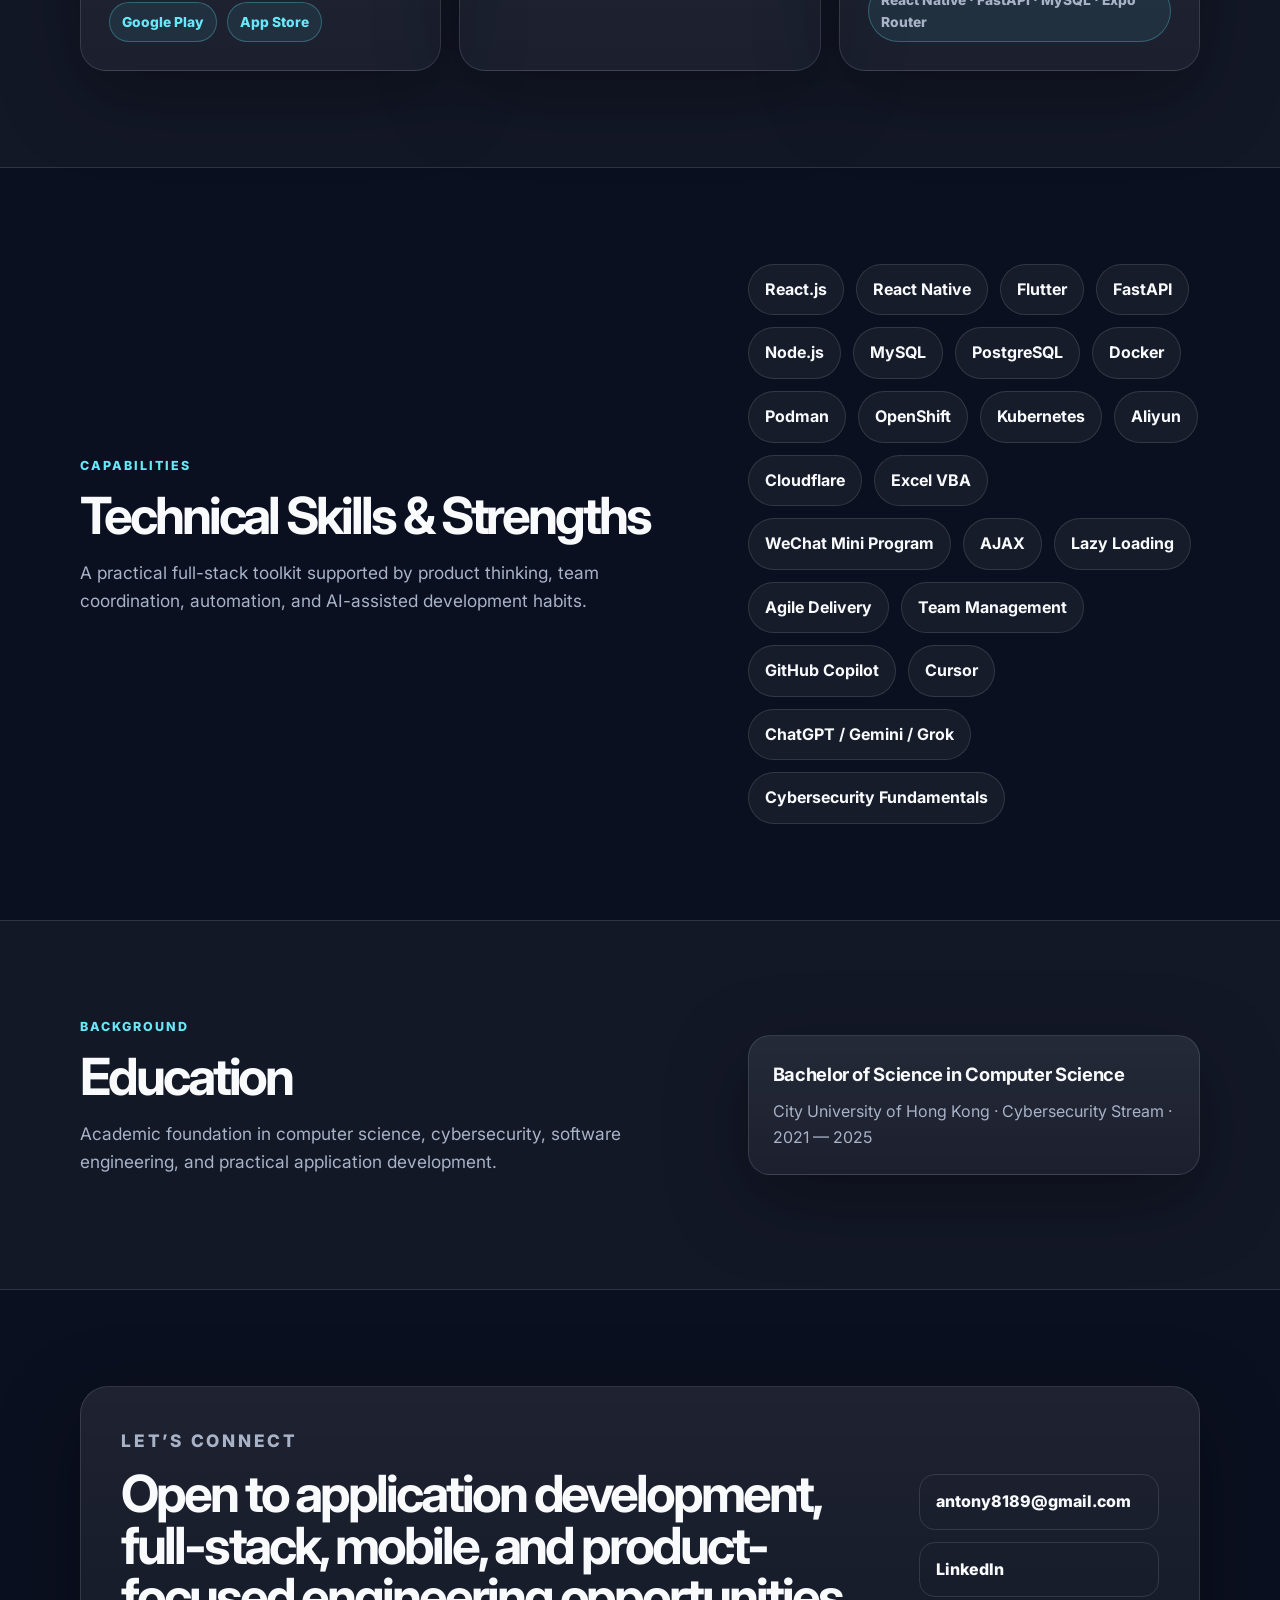
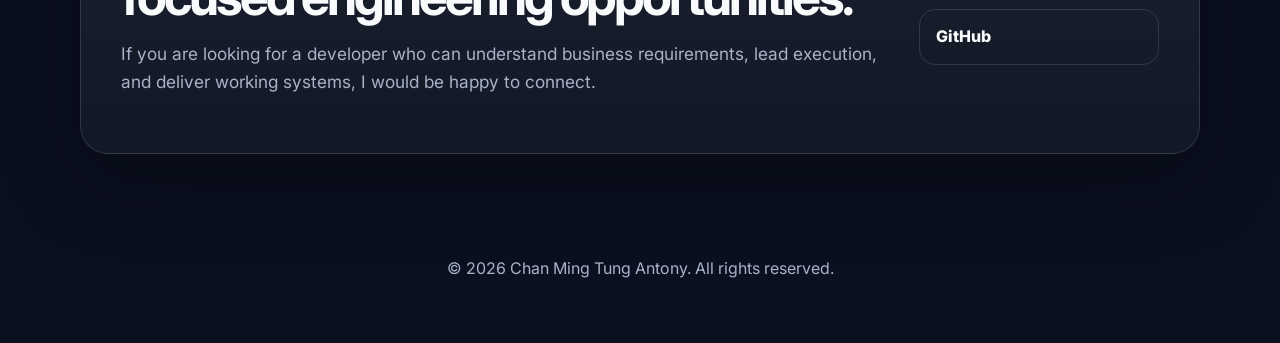
==== commit 26d0e2e5: "update context" ====
--- a/index.html
+++ b/index.html
@@ -32,9 +32,9 @@
       <div class="container hero-grid">
         <div class="hero-copy">
           <p class="eyebrow">Application Developer · Full-Stack Builder · Problem Solver</p>
-          <h1>I build practical systems that turn real business problems into reliable digital products.</h1>
+          <h1>I may not be the strongest coder, but I am the strongest problem solver.</h1>
           <p class="hero-text">
-            I am Chan Ming Tung Antony, a Computer Science graduate from City University of Hong Kong with hands-on experience across full-stack web systems, mobile apps, automation, cloud deployment, and AI-assisted development. I enjoy taking ownership from requirements and architecture to delivery, optimization, and product launch.
+            A Computer Science graduate from City University of Hong Kong with hands-on experience across full-stack web systems, mobile apps, automation, cloud deployment, and AI-assisted development. I enjoy taking ownership from requirements and architecture to delivery, optimization, and product launch.
           </p>
           <div class="hero-actions">
             <a class="button primary" href="mailto:antony8189@gmail.com">Email Me</a>
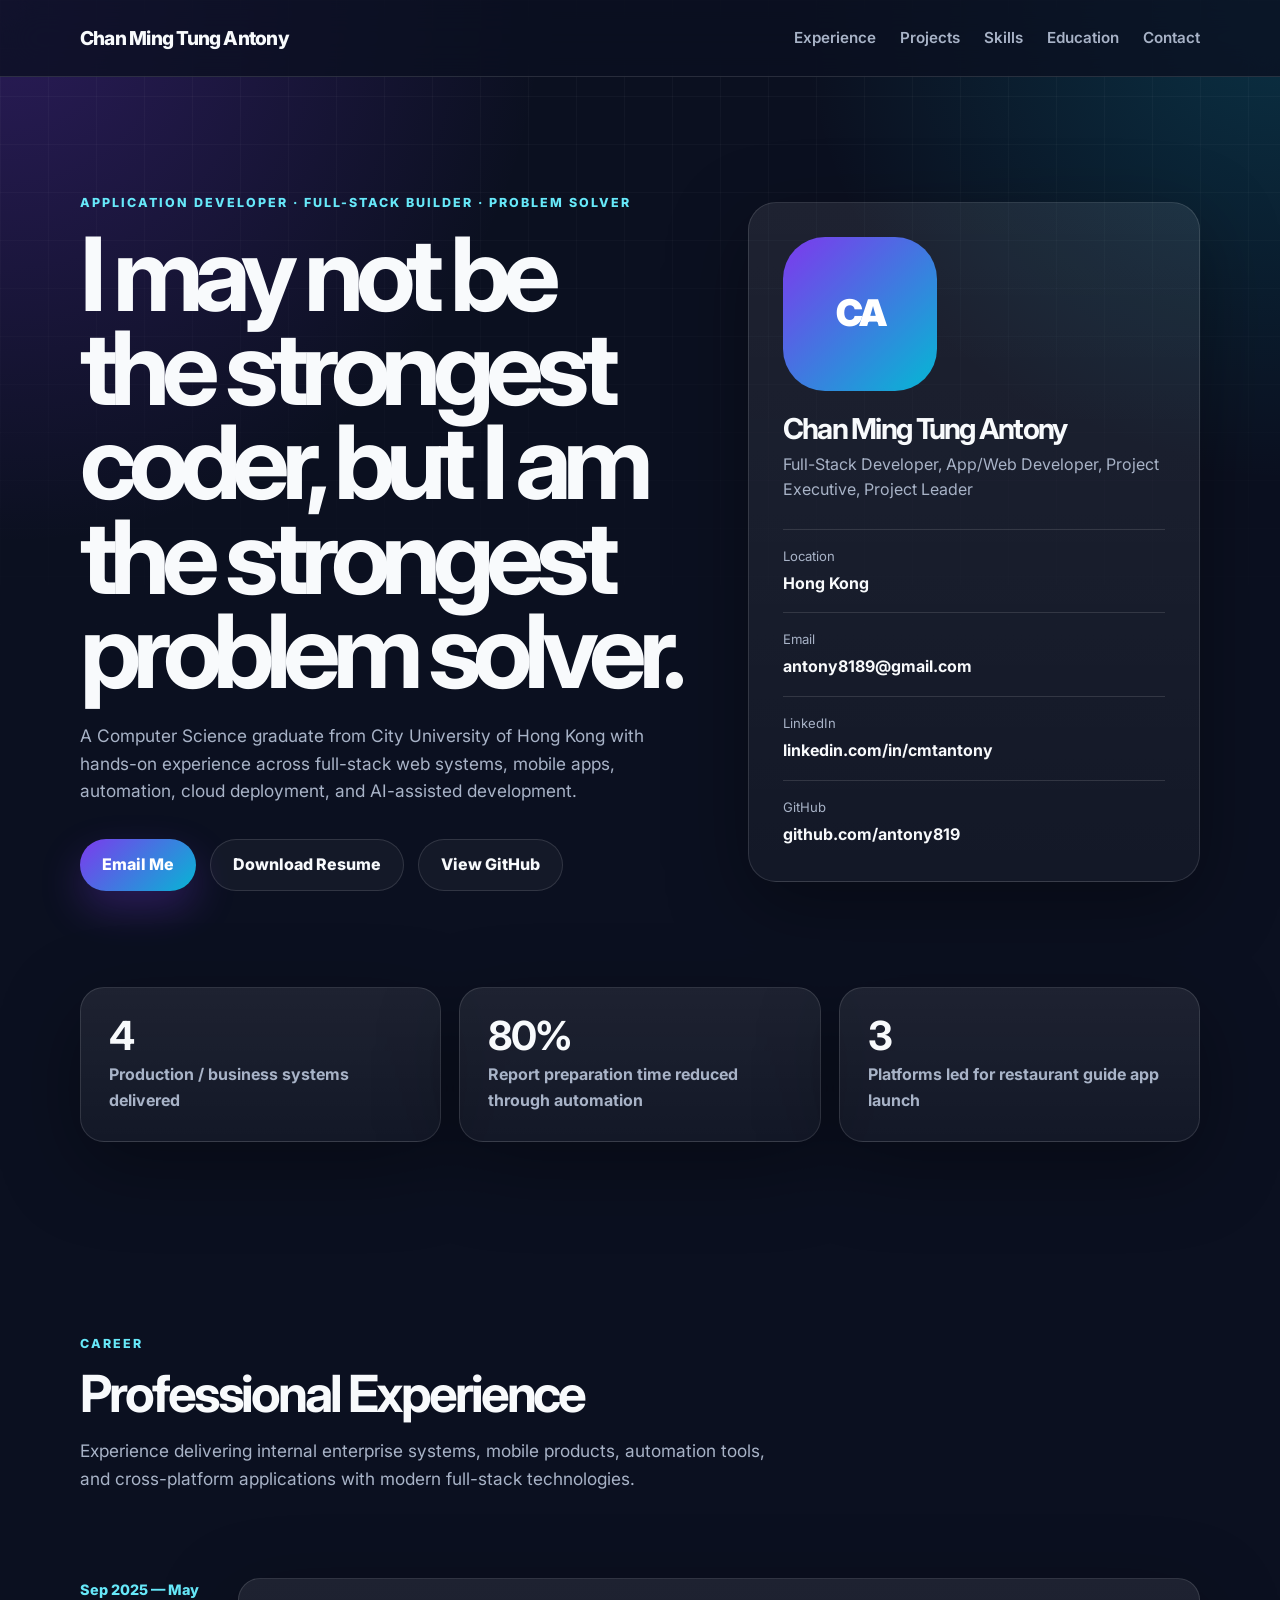
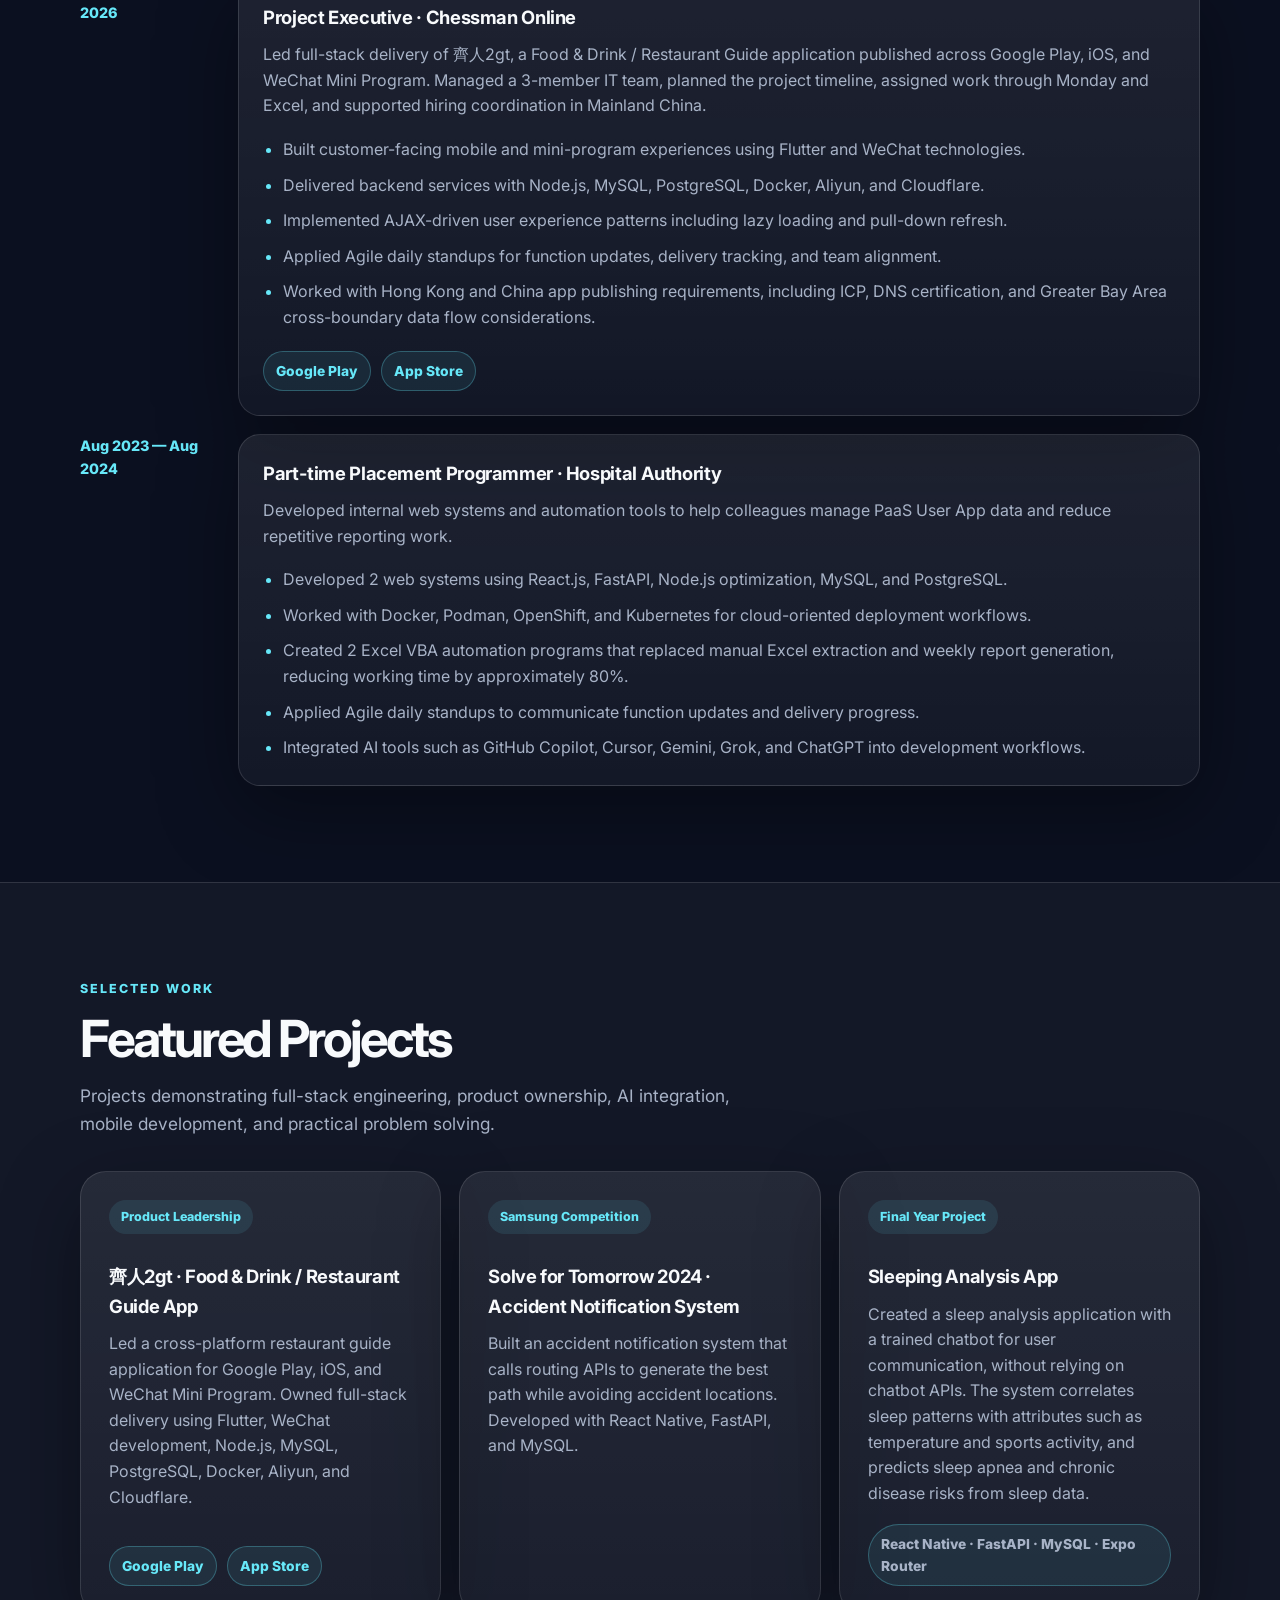
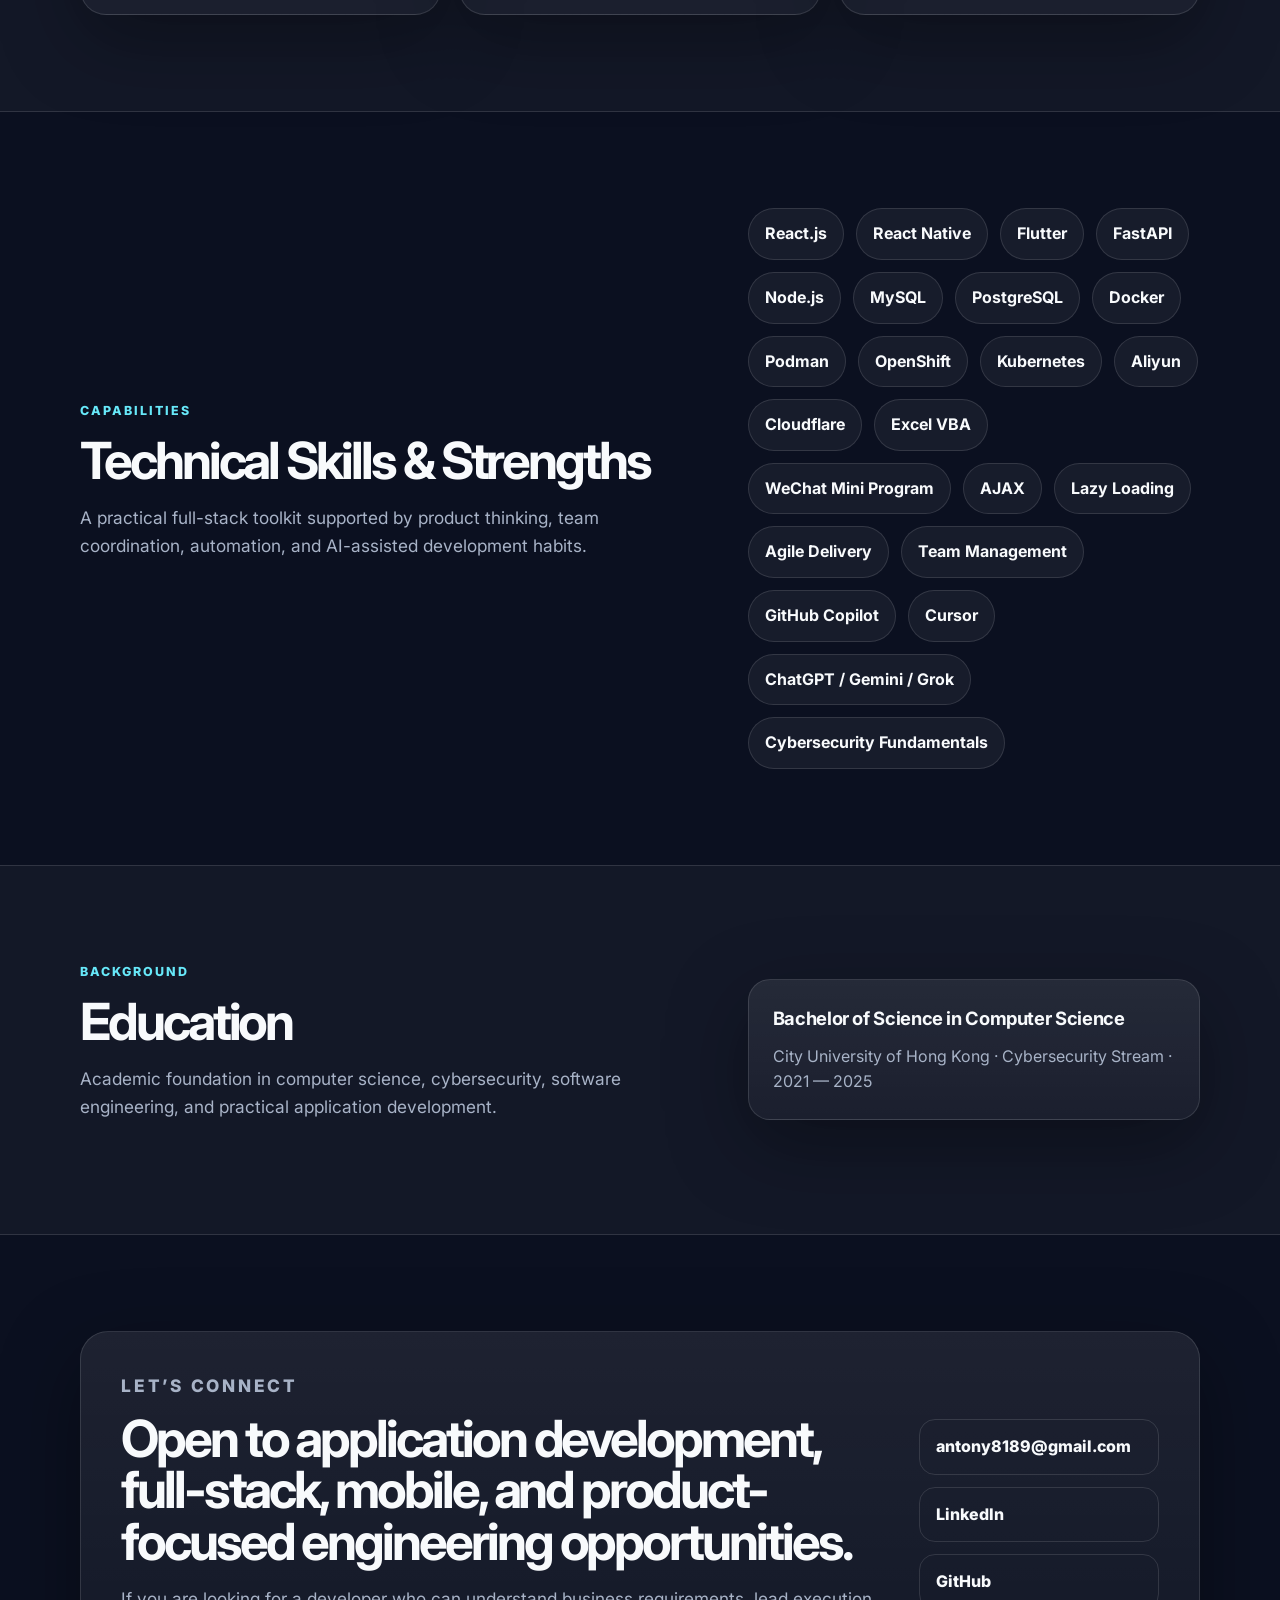
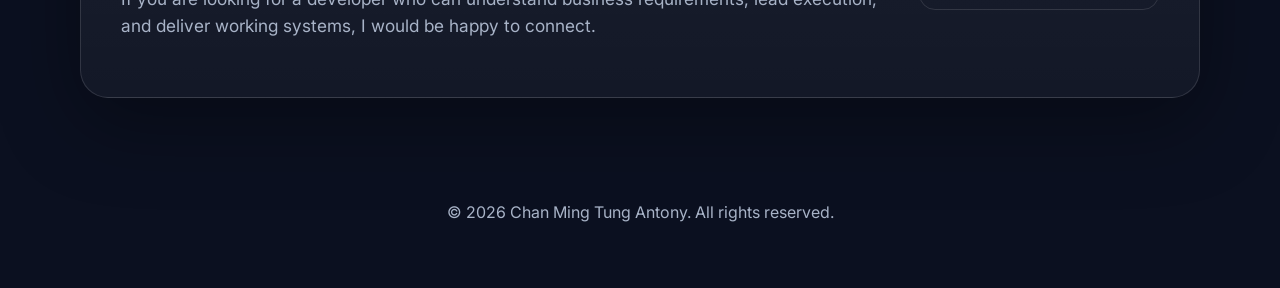
==== commit 723f281f: "update context" ====
--- a/index.html
+++ b/index.html
@@ -34,7 +34,7 @@
           <p class="eyebrow">Application Developer · Full-Stack Builder · Problem Solver</p>
           <h1>I may not be the strongest coder, but I am the strongest problem solver.</h1>
           <p class="hero-text">
-            A Computer Science graduate from City University of Hong Kong with hands-on experience across full-stack web systems, mobile apps, automation, cloud deployment, and AI-assisted development. I enjoy taking ownership from requirements and architecture to delivery, optimization, and product launch.
+            A Computer Science graduate from City University of Hong Kong with hands-on experience across full-stack web systems, mobile apps, automation, cloud deployment, and AI-assisted development.
           </p>
           <div class="hero-actions">
             <a class="button primary" href="mailto:antony8189@gmail.com">Email Me</a>
@@ -48,7 +48,7 @@
             <div class="avatar">CA</div>
           </div>
           <h2>Chan Ming Tung Antony</h2>
-          <p>Application Developer focused on full-stack delivery, cloud deployment, automation, and practical problem solving.</p>
+          <p>Full-Stack Developer, App/Web Developer, Project Executive, Project Leader</p>
           <ul class="profile-list">
             <li><span>Location</span><strong>Hong Kong</strong></li>
             <li><span>Email</span><strong><a href="mailto:antony8189@gmail.com">antony8189@gmail.com</a></strong></li>
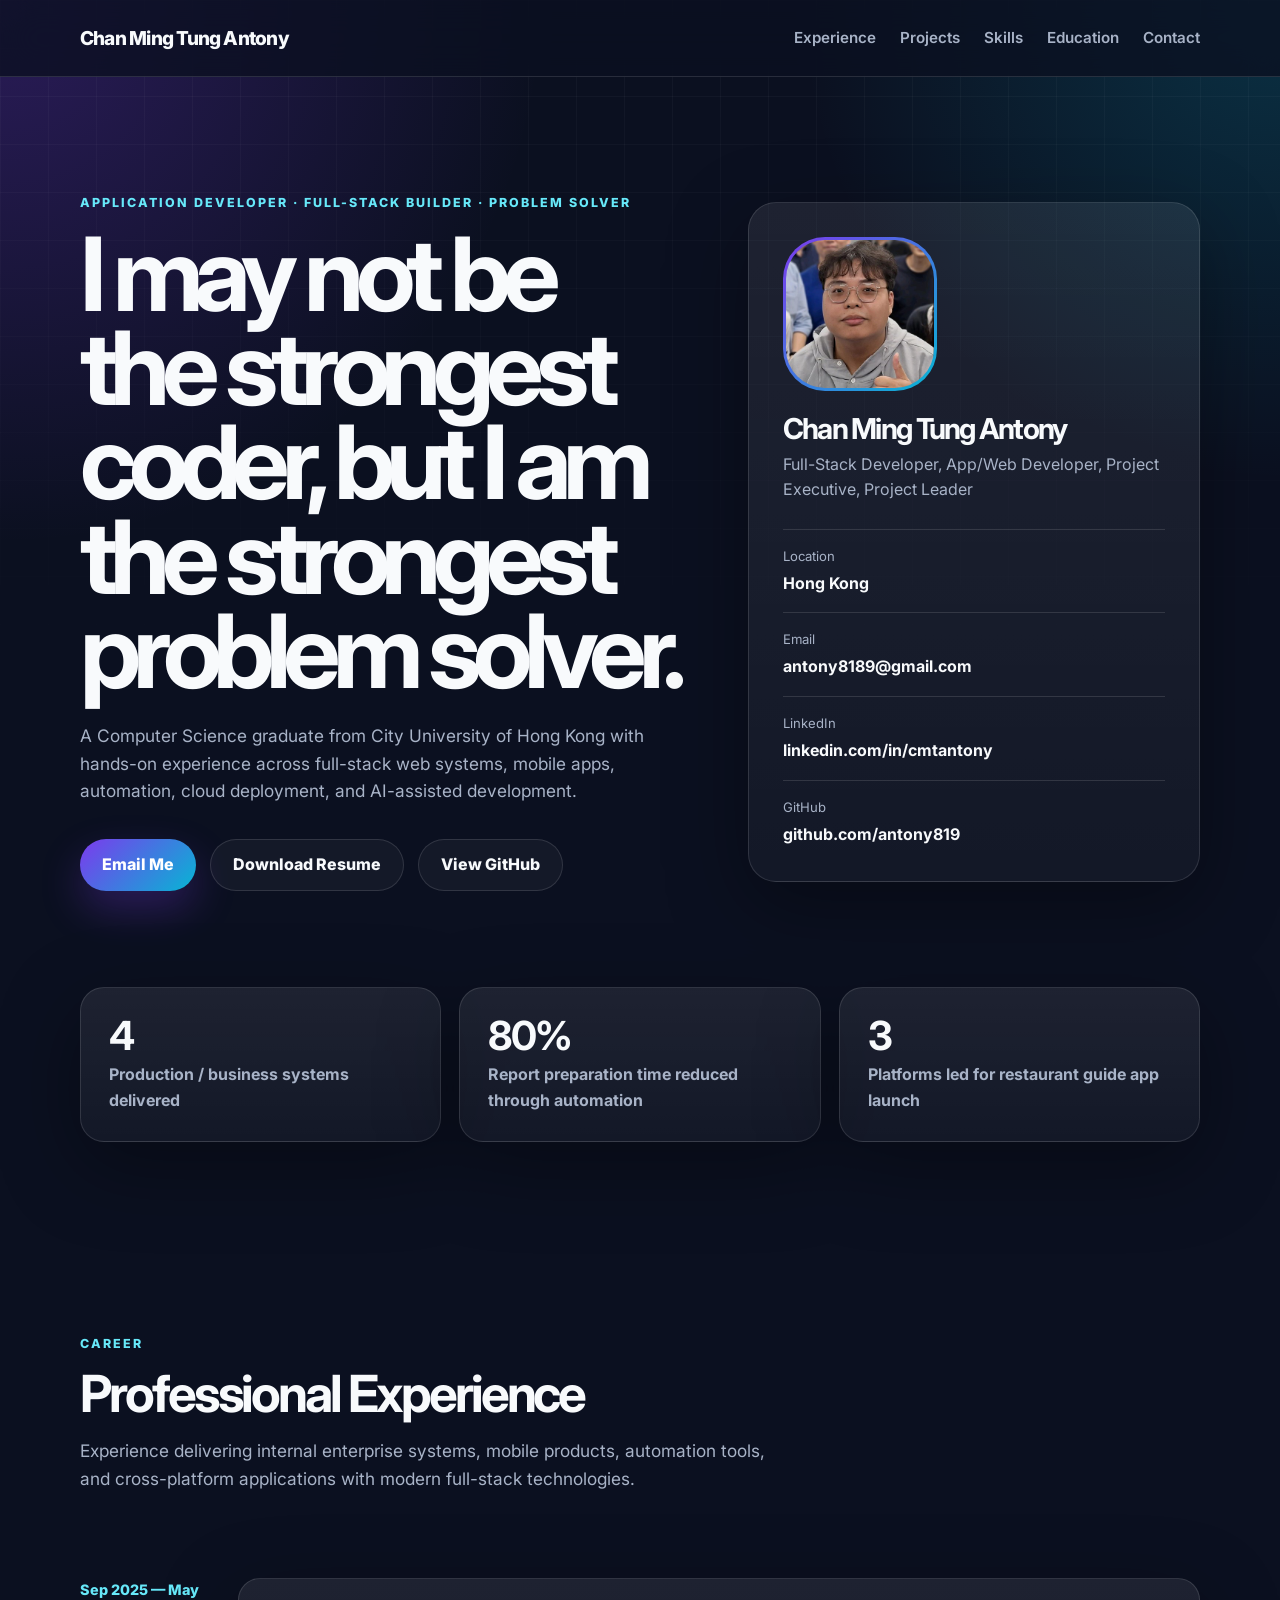
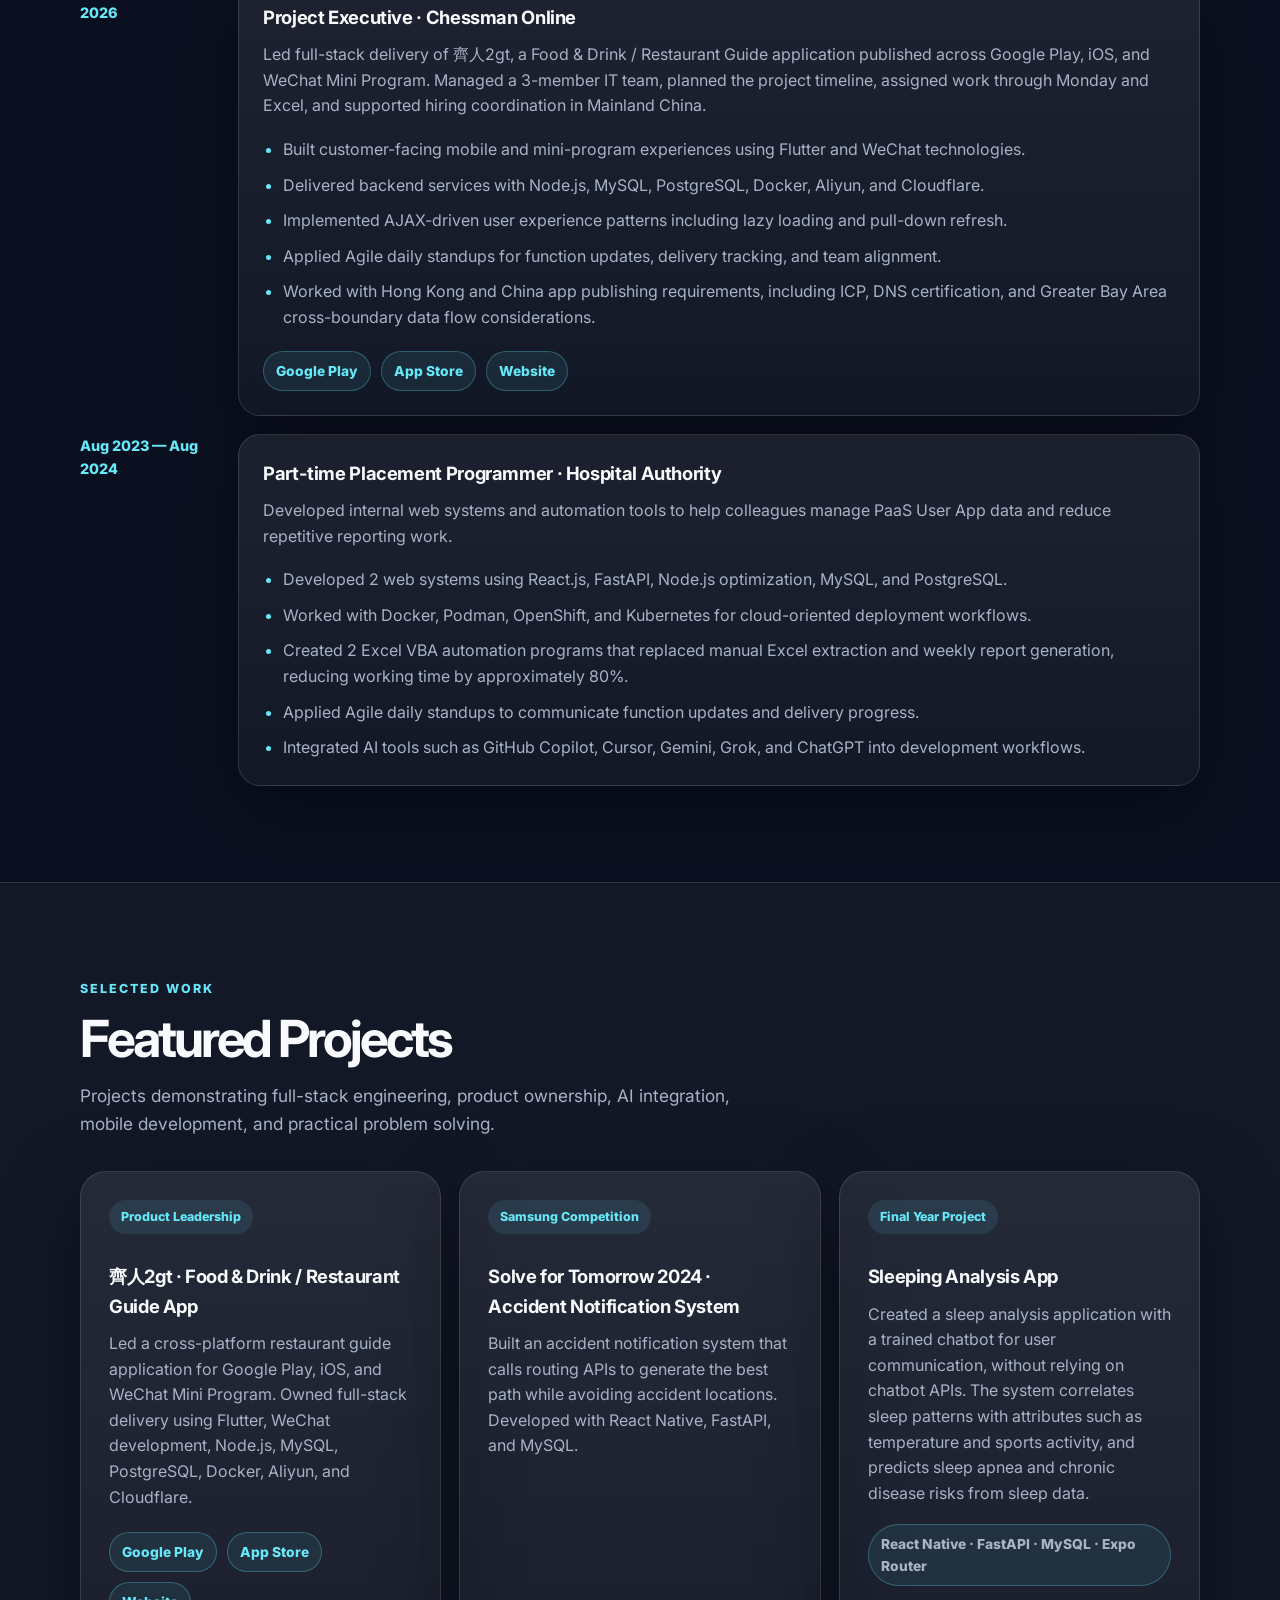
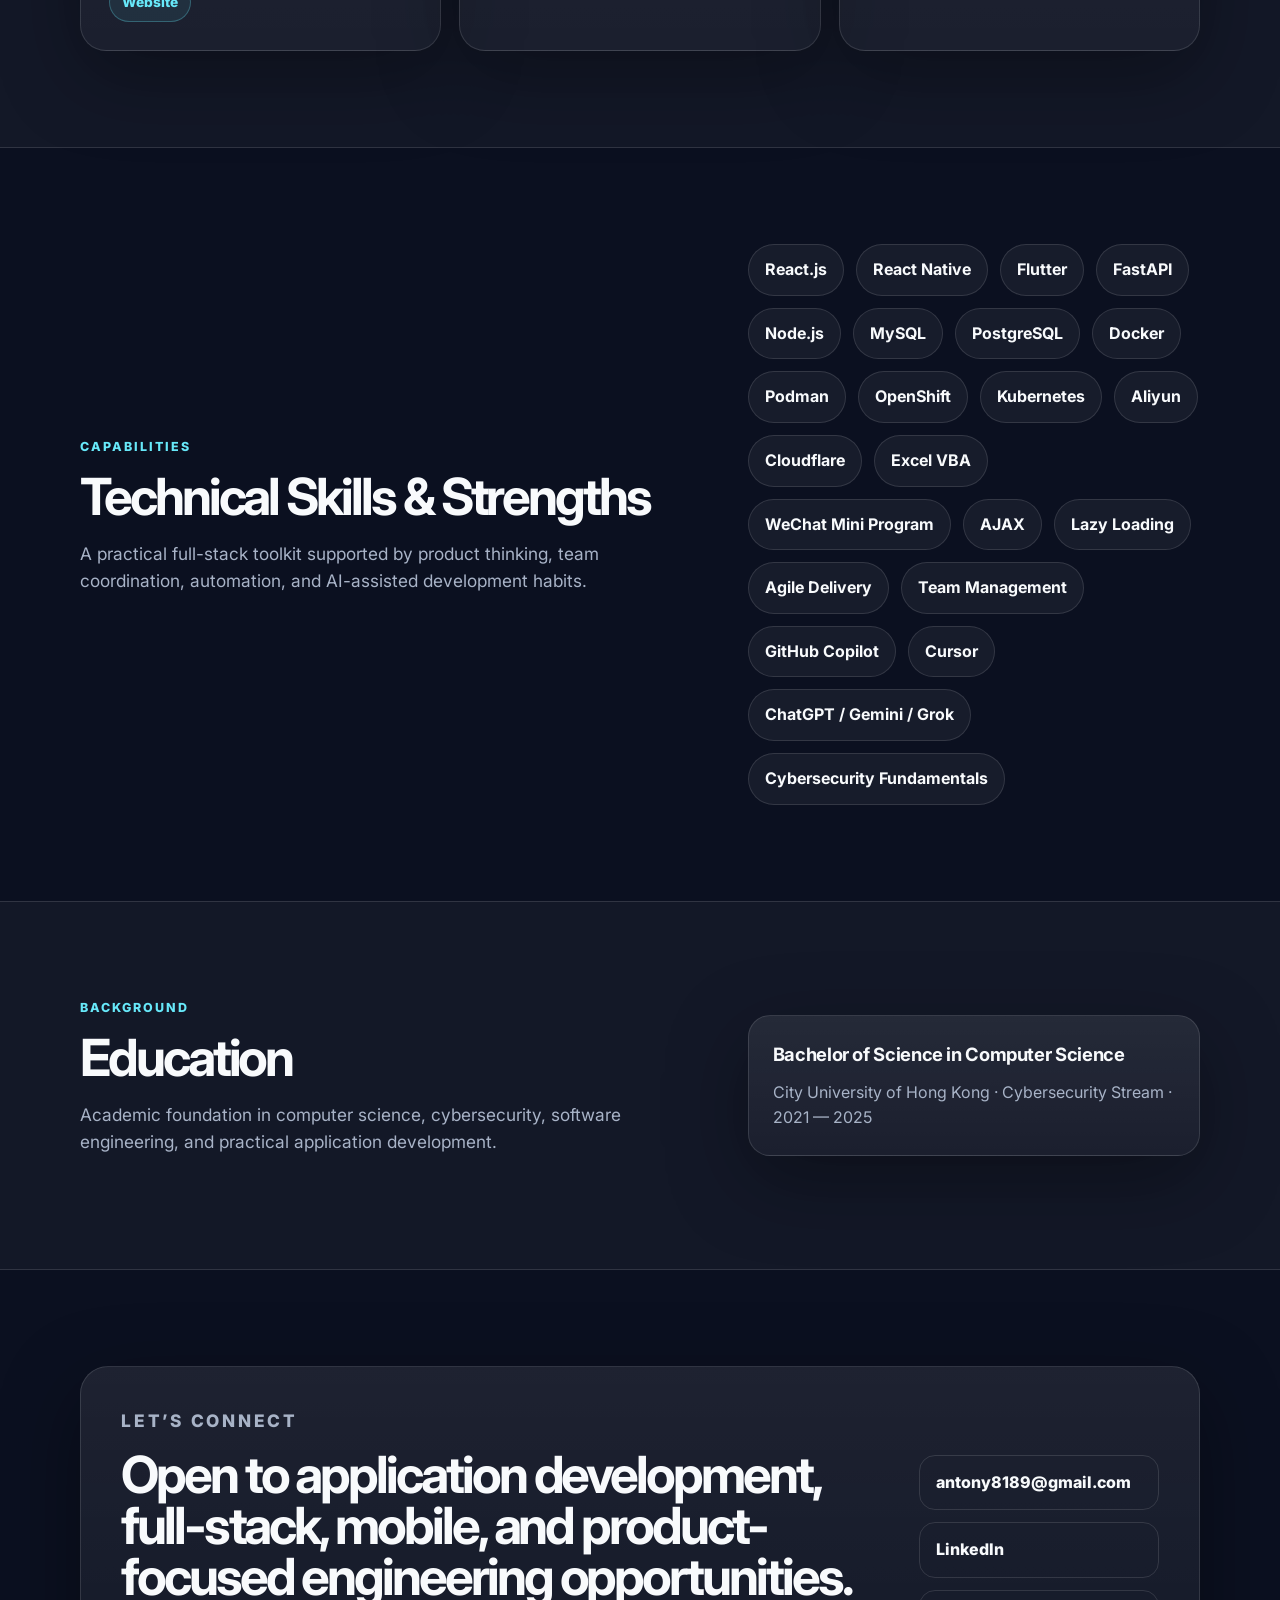
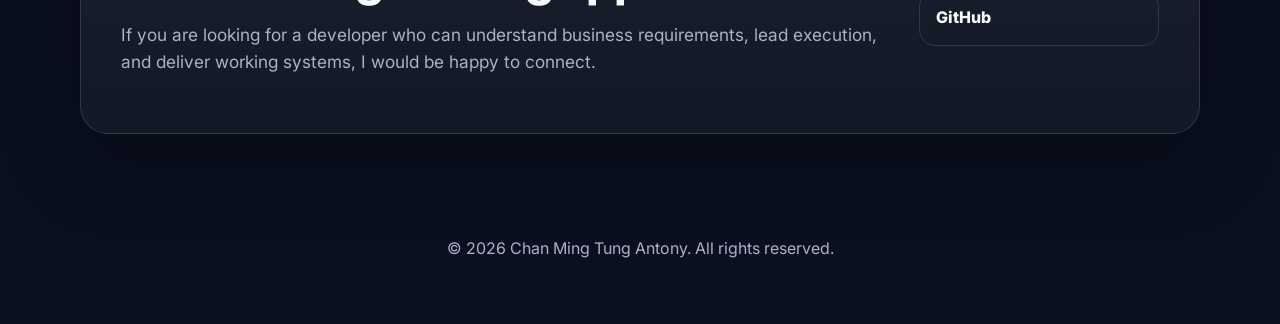
==== commit 0d79eaed: "update CV and profile.jpg" ====
--- a/index.html
+++ b/index.html
@@ -38,13 +38,13 @@
           </p>
           <div class="hero-actions">
             <a class="button primary" href="mailto:antony8189@gmail.com">Email Me</a>
-            <a class="button secondary" href="file:///C:/Users/anton/Downloads/CV.pdf" target="_blank" rel="noreferrer">Download Resume</a>
+            <a class="button secondary" href="assets/CV.pdf" download target="_blank" rel="noreferrer">Download Resume</a>
             <a class="button secondary" href="https://github.com/antony819" target="_blank" rel="noreferrer">View GitHub</a>
           </div>
         </div>
         <aside class="profile-card" aria-label="Profile summary">
           <div class="profile-photo-wrap">
-            <img class="profile-photo" src="file:///C:/Users/anton/Downloads/%E8%AD%89%E4%BB%B6%E7%85%A7.jpg" alt="Chan Ming Tung Antony" onerror="this.style.display='none'" />
+            <img class="profile-photo" src="assets/profile.jpg" alt="Chan Ming Tung Antony" onerror="this.style.display='none'" />
             <div class="avatar">CA</div>
           </div>
           <h2>Chan Ming Tung Antony</h2>
@@ -103,6 +103,7 @@
               <div class="inline-links">
                 <a href="https://play.google.com/store/apps/details?id=com.chessman_it_app&hl=zh_HK" target="_blank" rel="noreferrer">Google Play</a>
                 <a href="https://apps.apple.com/hk/app/%E9%BD%8A%E4%BA%BA/id6759543435" target="_blank" rel="noreferrer">App Store</a>
+                <a href="https://2gt.cn/" target="_blank" rel="noreferrer">Website</a>
               </div>
             </div>
           </article>
@@ -146,6 +147,7 @@
             <div class="inline-links">
               <a href="https://play.google.com/store/apps/details?id=com.chessman_it_app&hl=zh_HK" target="_blank" rel="noreferrer">Google Play</a>
               <a href="https://apps.apple.com/hk/app/%E9%BD%8A%E4%BA%BA/id6759543435" target="_blank" rel="noreferrer">App Store</a>
+              <a href="https://2gt.cn/" target="_blank" rel="noreferrer">Website</a>
             </div>
           </article>
           <article class="project-card">
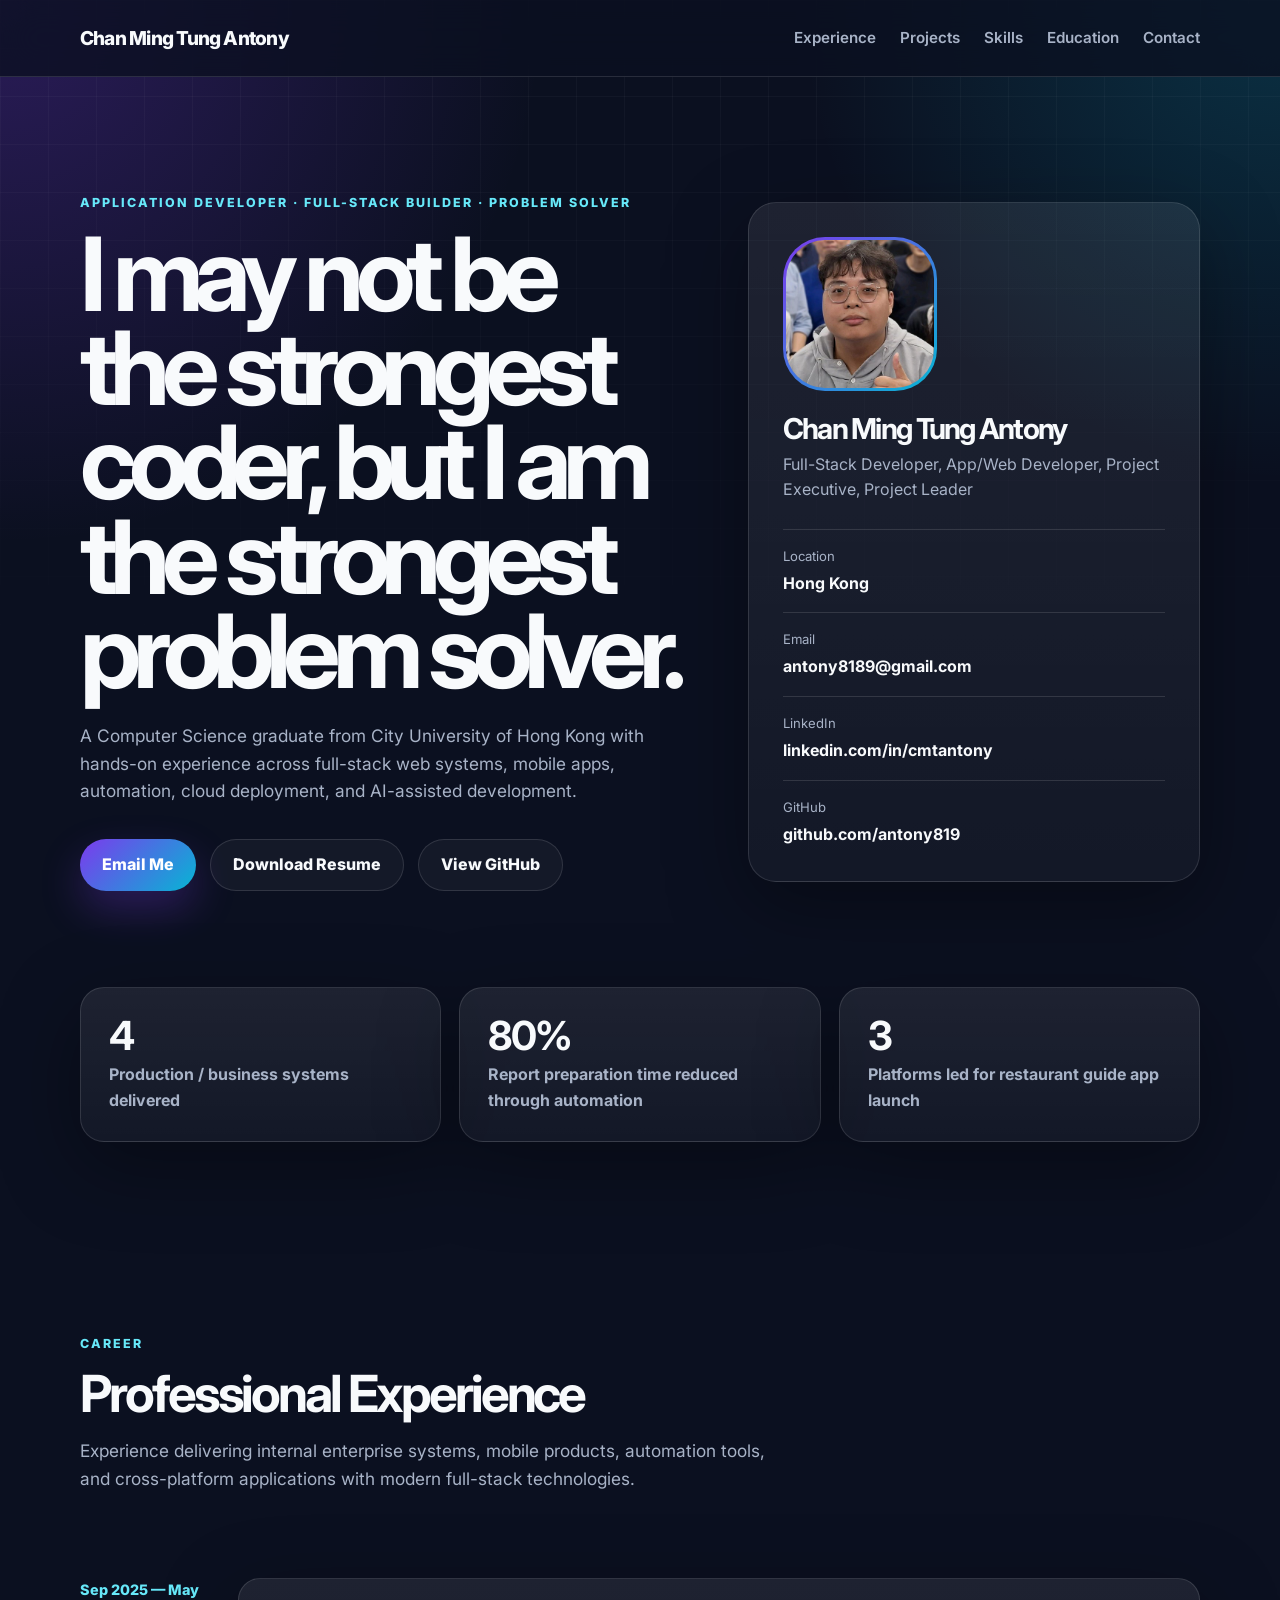
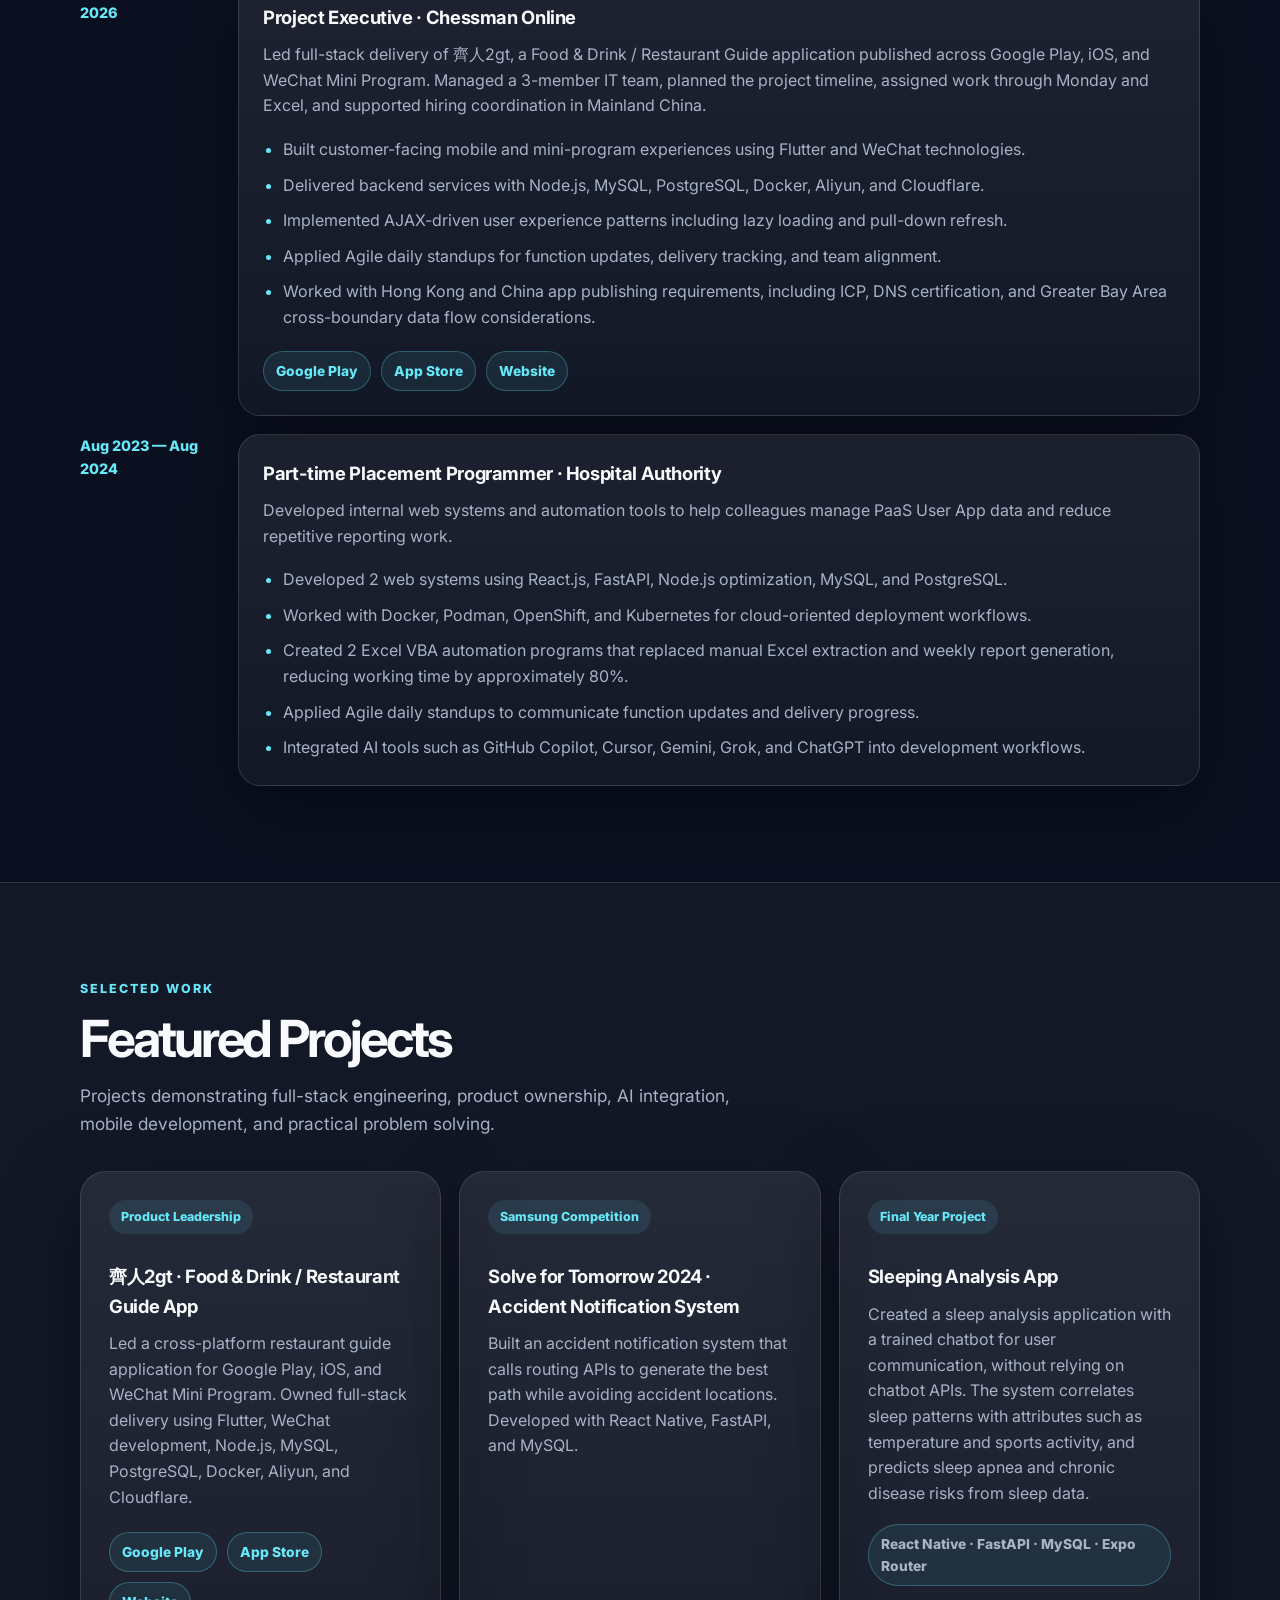
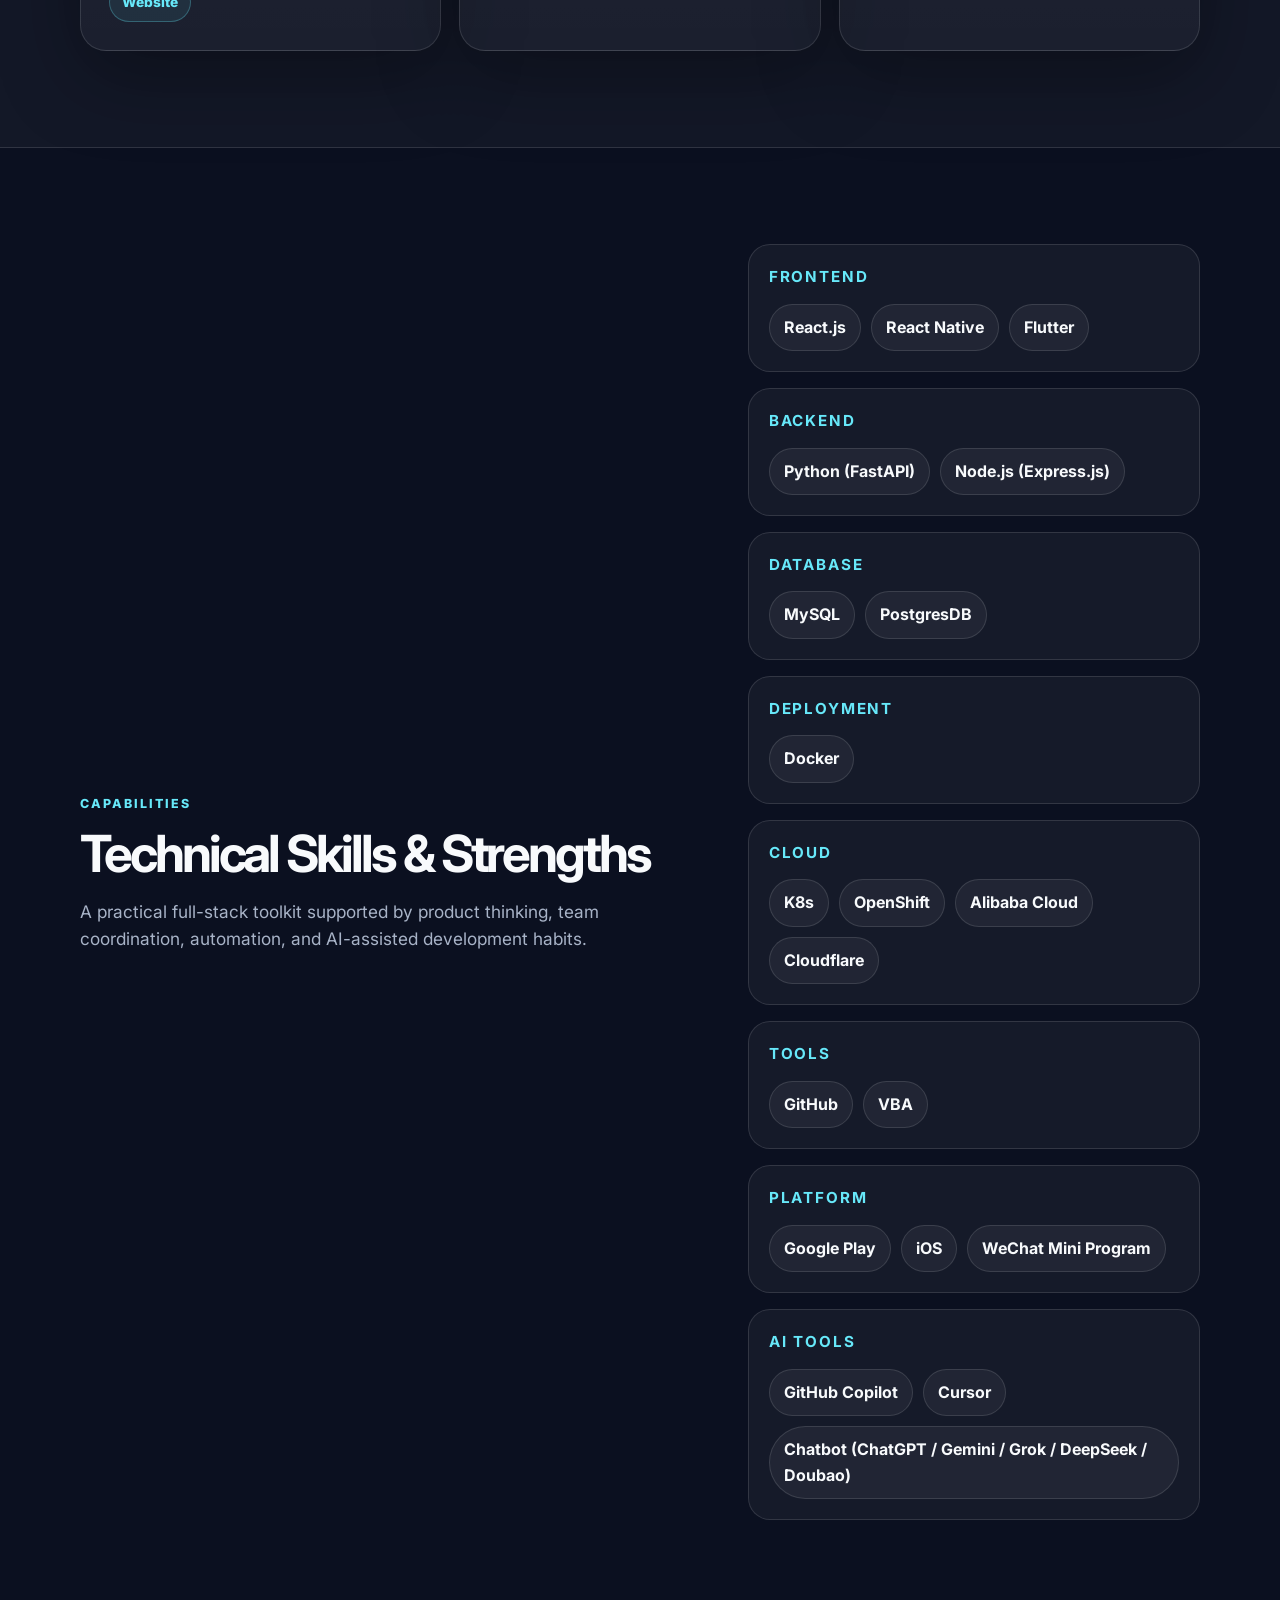
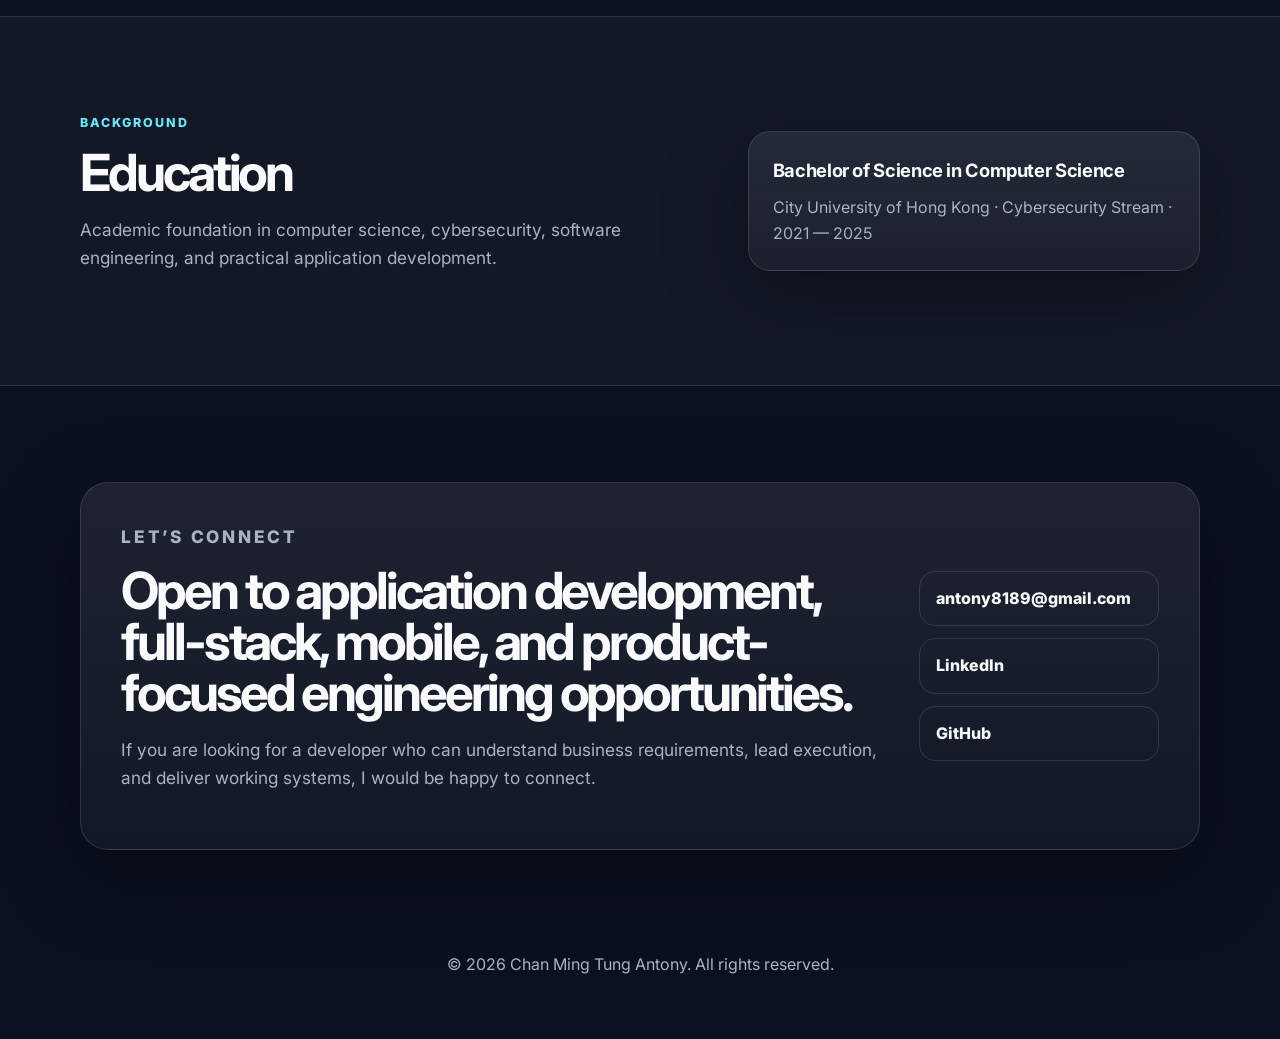
==== commit 1a5ce7ec: "edit the block in tech stack" ====
--- a/index.html
+++ b/index.html
@@ -179,29 +179,66 @@
           </p>
         </div>
         <div class="skills-wrap">
-          <span>React.js</span>
-          <span>React Native</span>
-          <span>Flutter</span>
-          <span>FastAPI</span>
-          <span>Node.js</span>
-          <span>MySQL</span>
-          <span>PostgreSQL</span>
-          <span>Docker</span>
-          <span>Podman</span>
-          <span>OpenShift</span>
-          <span>Kubernetes</span>
-          <span>Aliyun</span>
-          <span>Cloudflare</span>
-          <span>Excel VBA</span>
-          <span>WeChat Mini Program</span>
-          <span>AJAX</span>
-          <span>Lazy Loading</span>
-          <span>Agile Delivery</span>
-          <span>Team Management</span>
-          <span>GitHub Copilot</span>
-          <span>Cursor</span>
-          <span>ChatGPT / Gemini / Grok</span>
-          <span>Cybersecurity Fundamentals</span>
+          <div class="skill-group">
+            <h3>Frontend</h3>
+            <div class="skill-tags">
+              <span>React.js</span>
+              <span>React Native</span>
+              <span>Flutter</span>
+            </div>
+          </div>
+          <div class="skill-group">
+            <h3>Backend</h3>
+            <div class="skill-tags">
+              <span>Python (FastAPI)</span>
+              <span>Node.js (Express.js)</span>
+            </div>
+          </div>
+          <div class="skill-group">
+            <h3>Database</h3>
+            <div class="skill-tags">
+              <span>MySQL</span>
+              <span>PostgresDB</span>
+            </div>
+          </div>
+          <div class="skill-group">
+            <h3>Deployment</h3>
+            <div class="skill-tags">
+              <span>Docker</span>
+            </div>
+          </div>
+          <div class="skill-group">
+            <h3>Cloud</h3>
+            <div class="skill-tags">
+              <span>K8s</span>
+              <span>OpenShift</span>
+              <span>Alibaba Cloud</span>
+              <span>Cloudflare</span>
+            </div>
+          </div>
+          <div class="skill-group">
+            <h3>Tools</h3>
+            <div class="skill-tags">
+              <span>GitHub</span>
+              <span>VBA</span>
+            </div>
+          </div>
+          <div class="skill-group">
+            <h3>Platform</h3>
+            <div class="skill-tags">
+              <span>Google Play</span>
+              <span>iOS</span>
+              <span>WeChat Mini Program</span>
+            </div>
+          </div>
+          <div class="skill-group">
+            <h3>AI Tools</h3>
+            <div class="skill-tags">
+              <span>GitHub Copilot</span>
+              <span>Cursor</span>
+              <span>Chatbot (ChatGPT / Gemini / Grok / DeepSeek / Doubao)</span>
+            </div>
+          </div>
         </div>
       </div>
     </section>
--- a/styles.css
+++ b/styles.css
@@ -418,13 +418,33 @@
 }
 
 .skills-wrap {
+  display: grid;
+  gap: 16px;
+}
+
+.skill-group {
+  padding: 20px;
+  border: 1px solid var(--line);
+  border-radius: 22px;
+  background: rgba(255, 255, 255, 0.045);
+}
+
+.skill-group h3 {
+  margin-bottom: 14px;
+  color: #67e8f9;
+  font-size: 0.95rem;
+  text-transform: uppercase;
+  letter-spacing: 0.12em;
+}
+
+.skill-tags {
   display: flex;
   flex-wrap: wrap;
-  gap: 12px;
-}
-
-.skills-wrap span {
-  padding: 12px 16px;
+  gap: 10px;
+}
+
+.skill-tags span {
+  padding: 10px 14px;
   border: 1px solid var(--line);
   border-radius: 999px;
   background: rgba(255, 255, 255, 0.05);
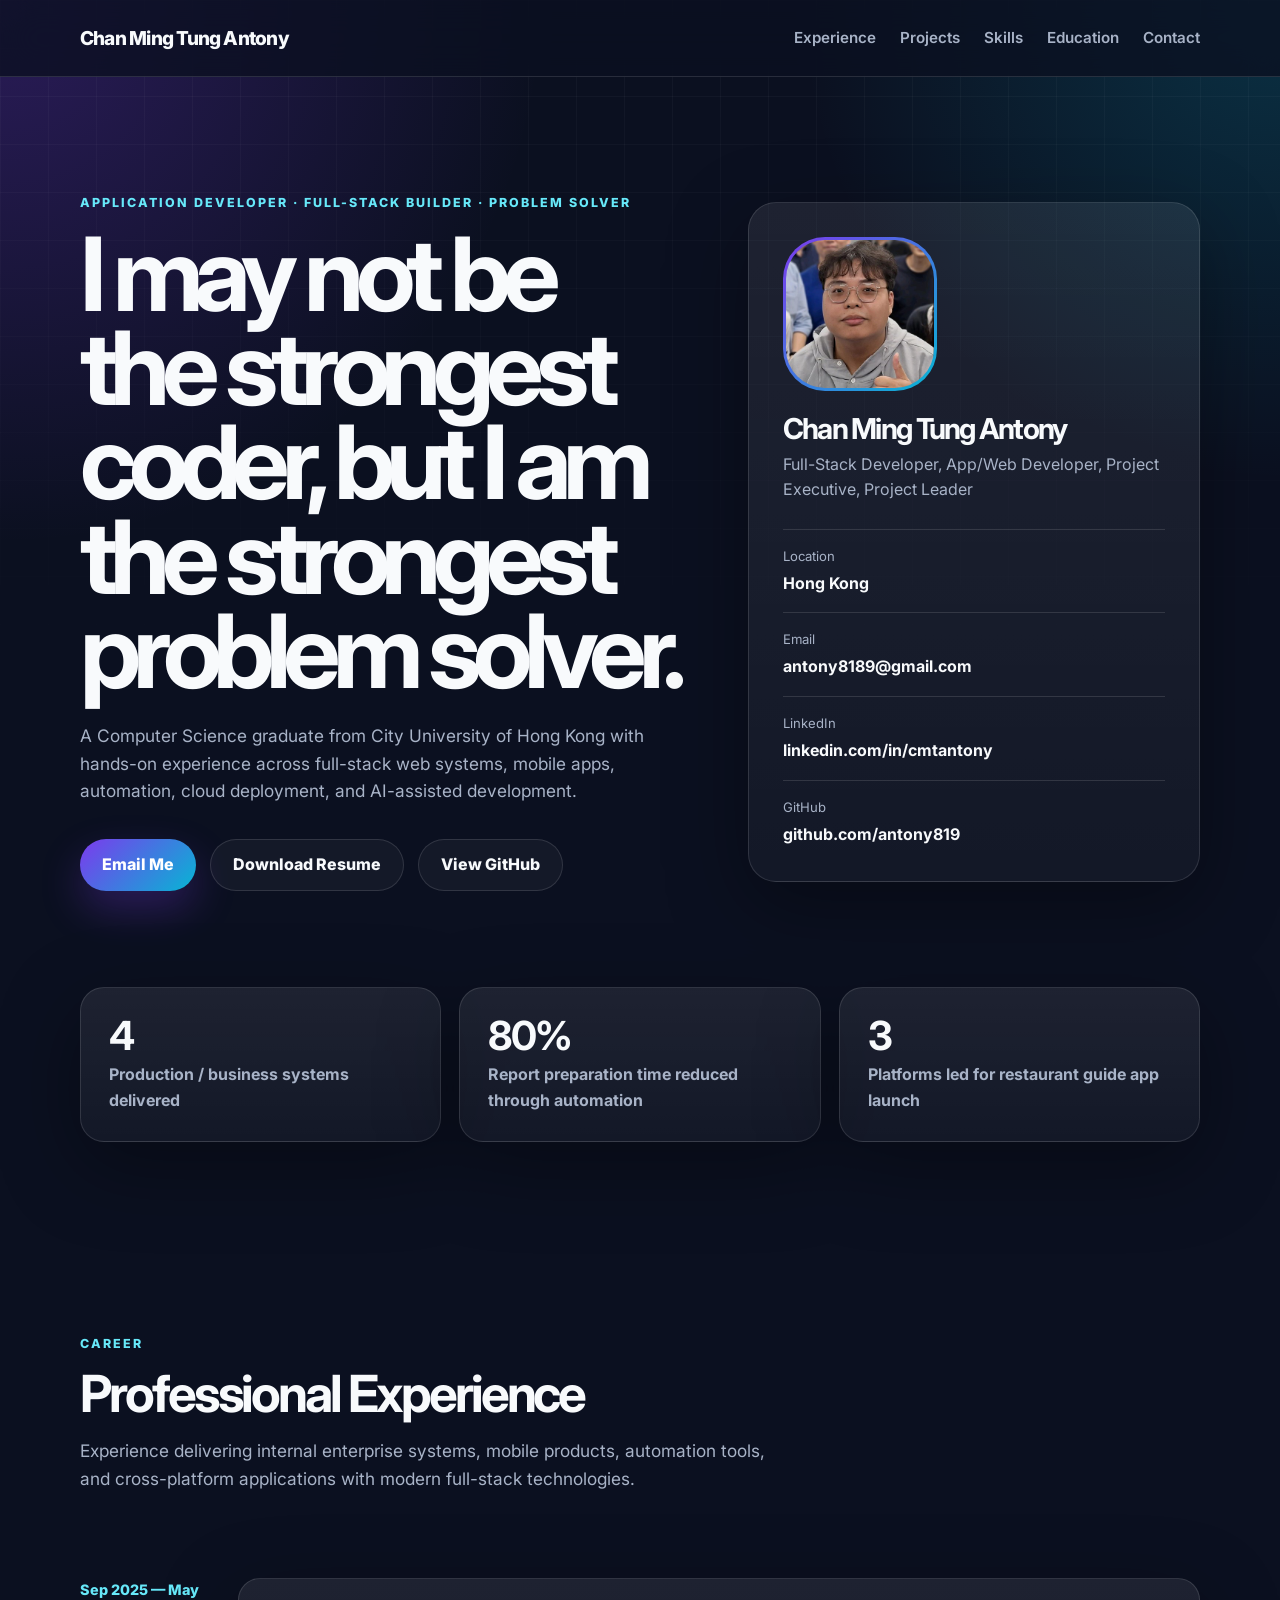
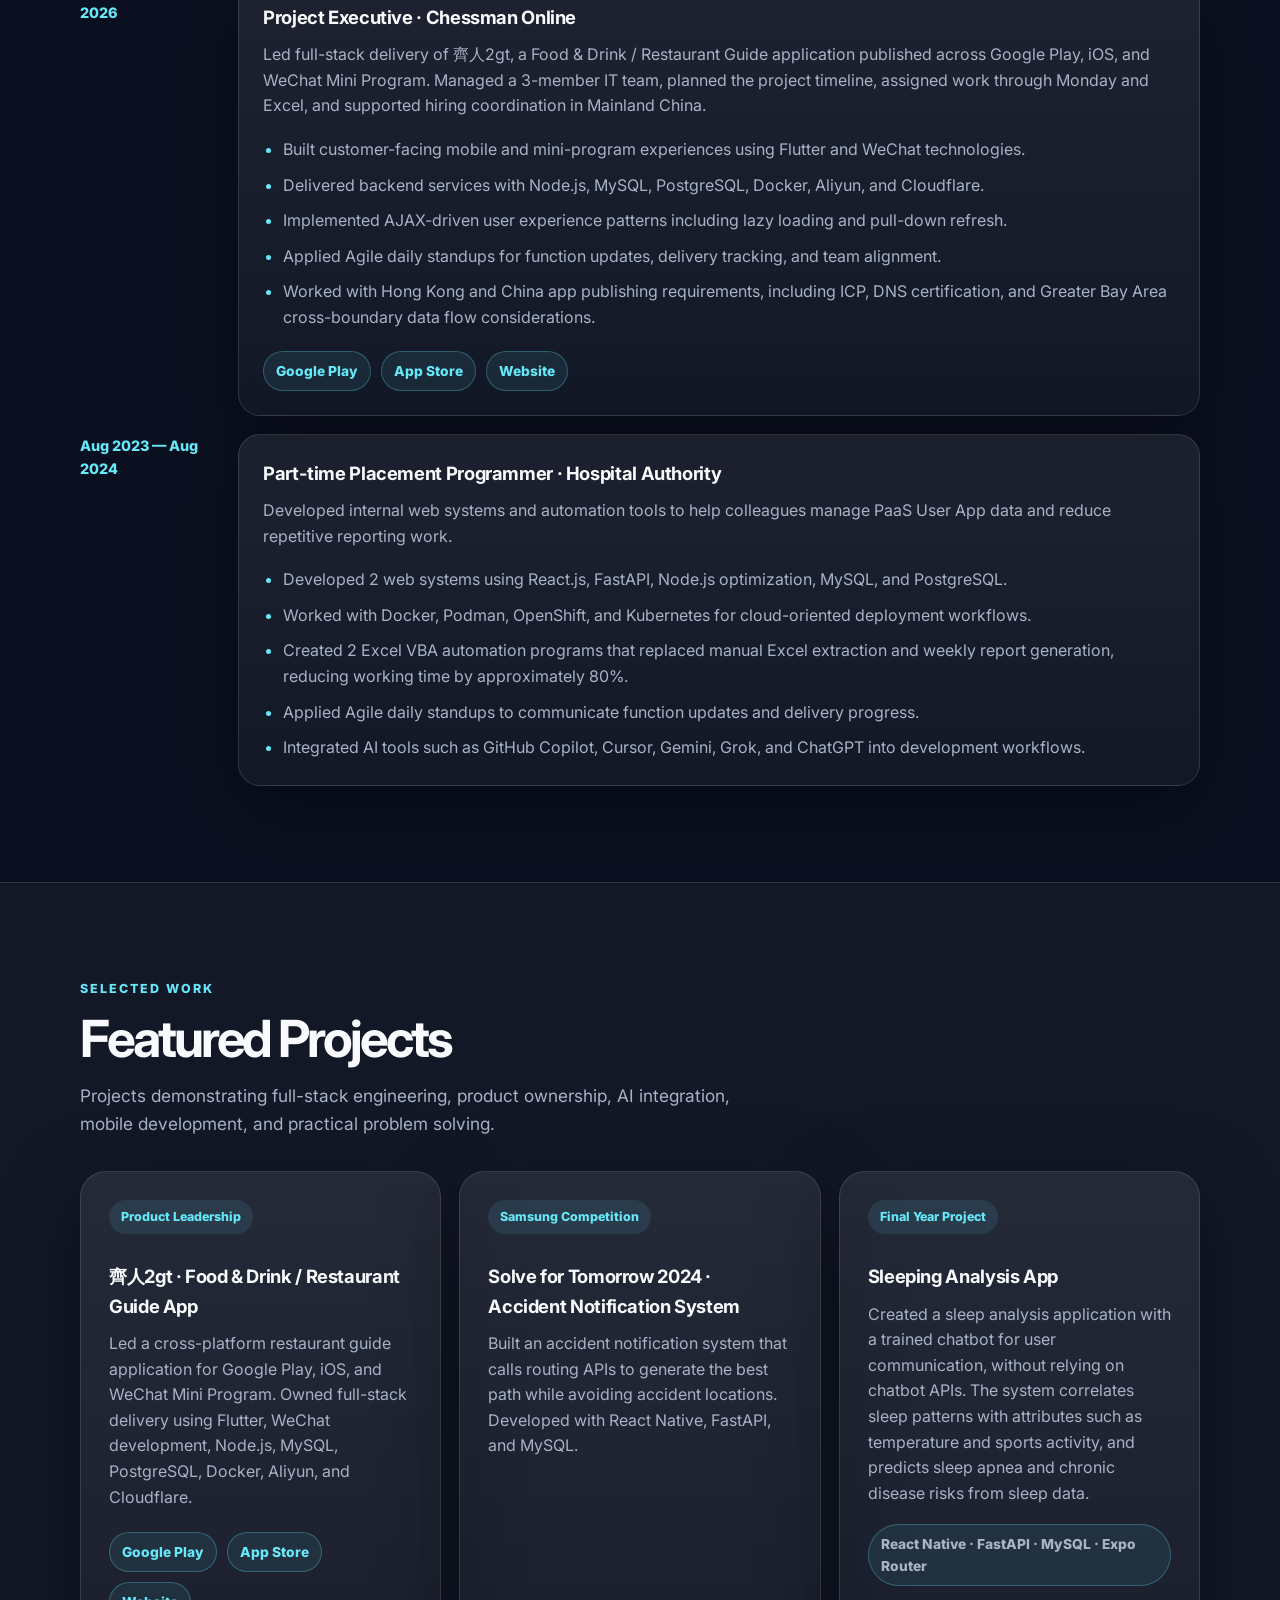
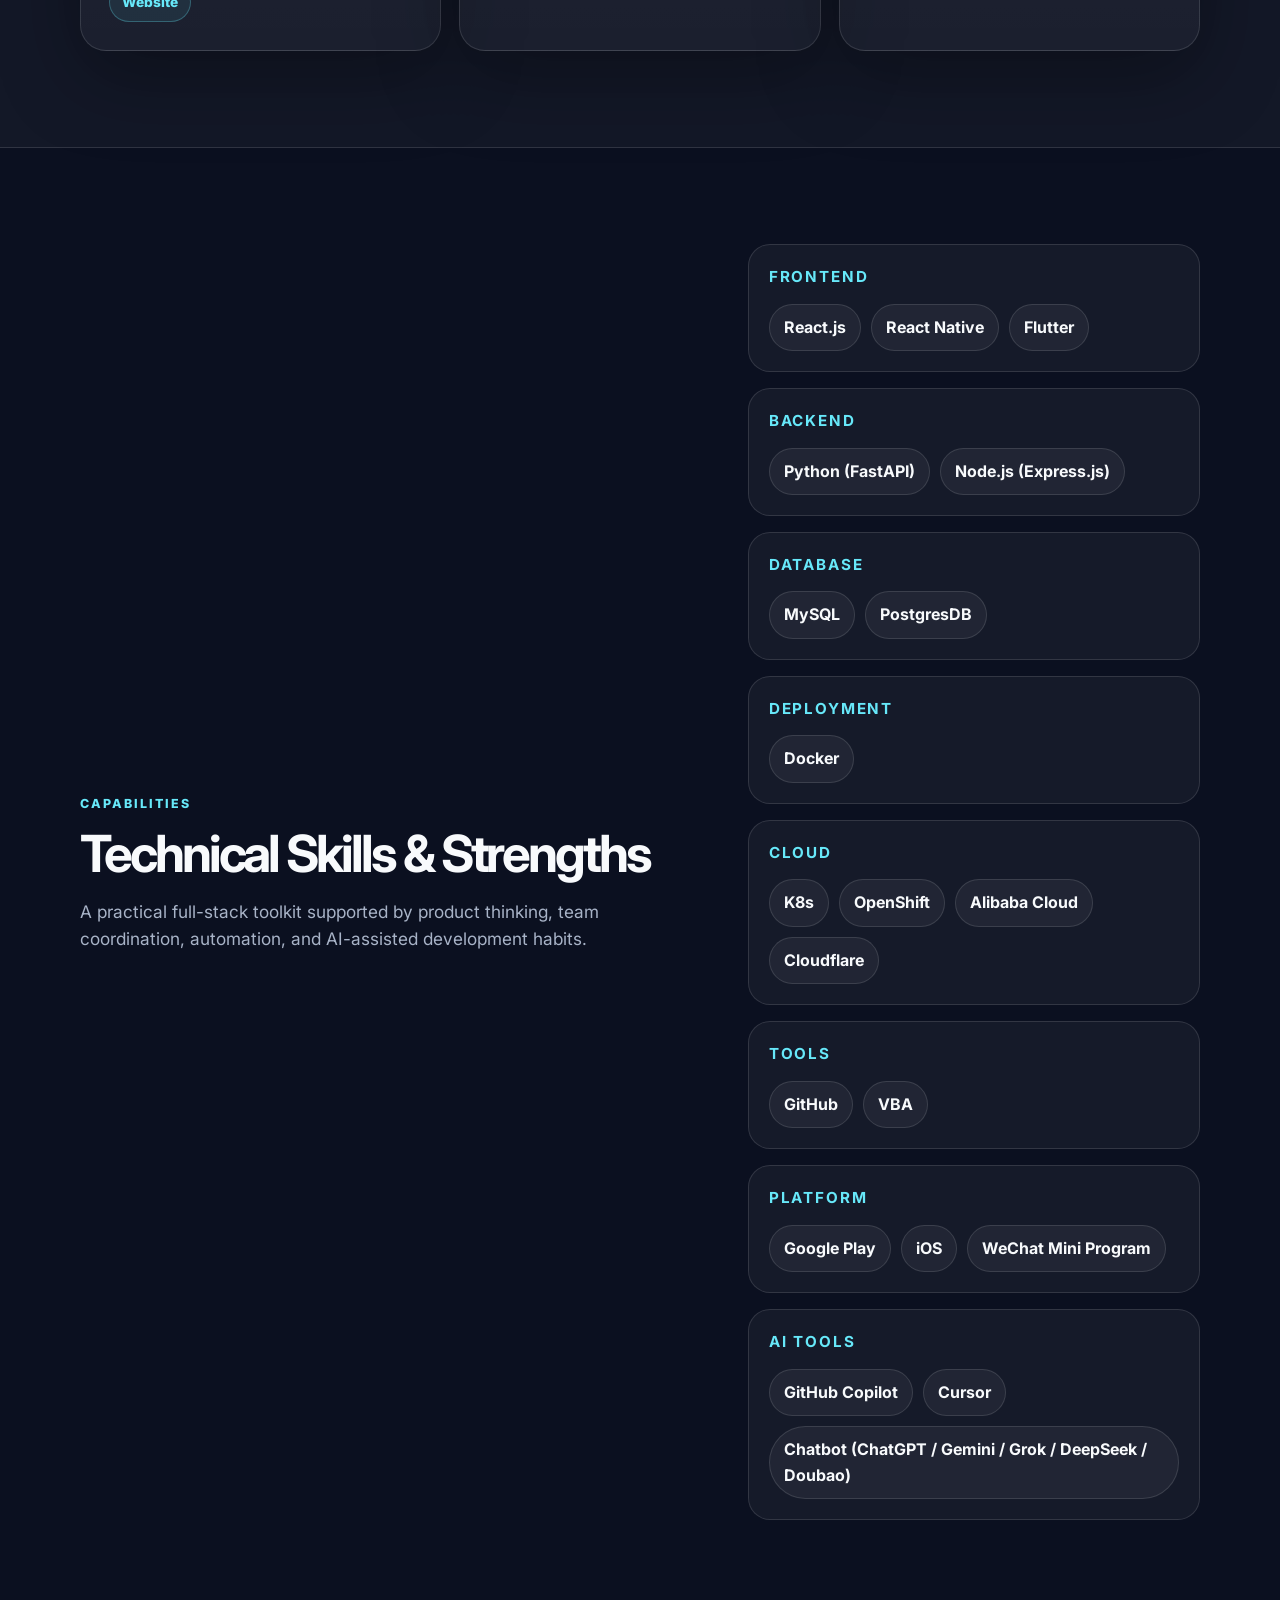
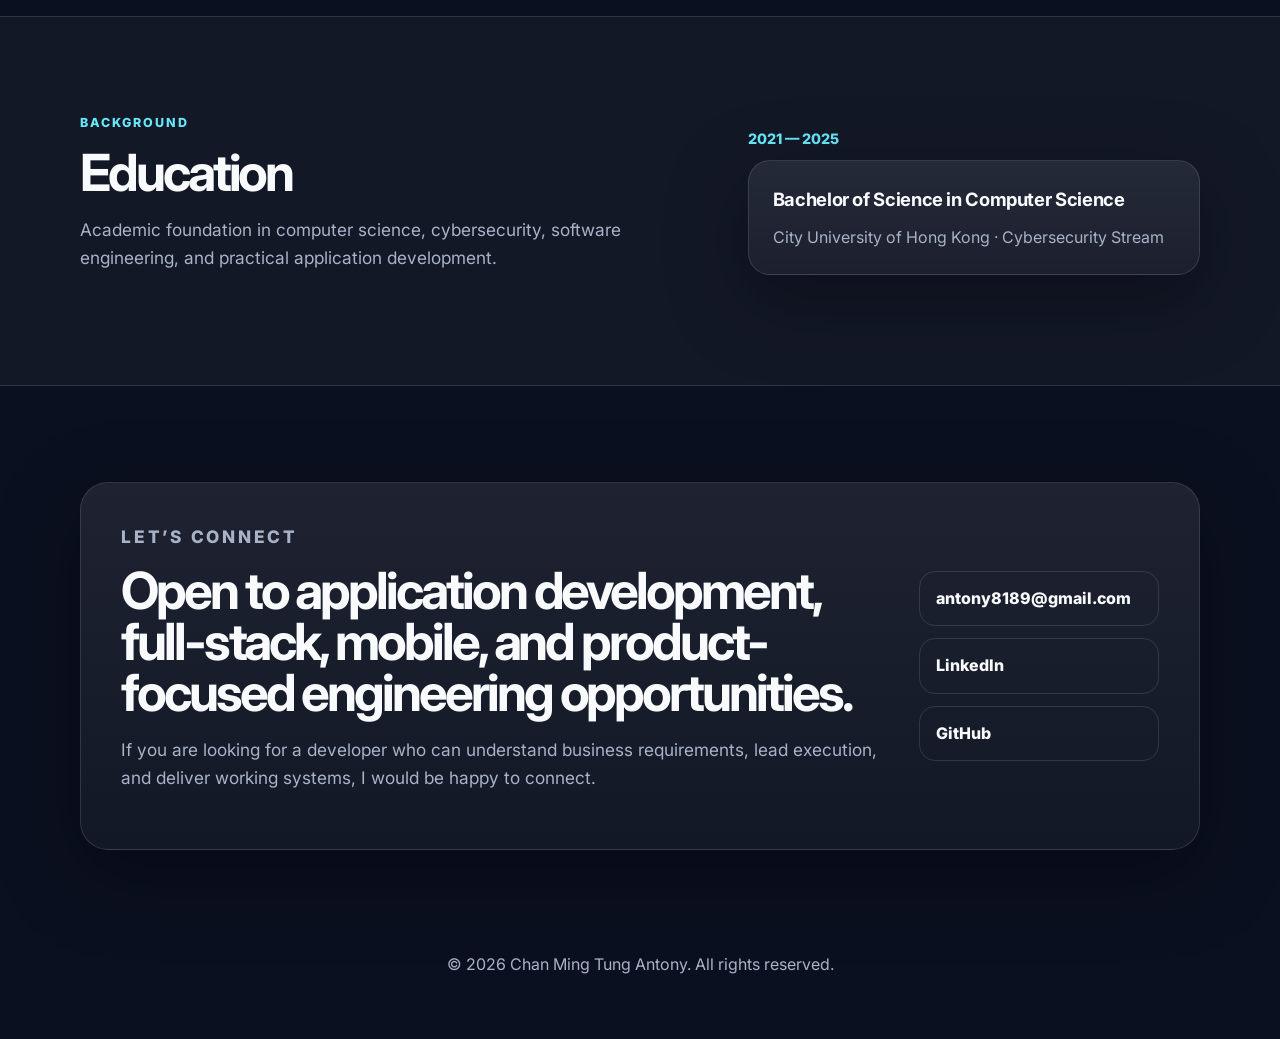
==== commit 427057d2: "added blue title to the education box" ====
--- a/index.html
+++ b/index.html
@@ -253,10 +253,13 @@
           </p>
         </div>
         <div class="education-list">
-          <article>
-            <h3>Bachelor of Science in Computer Science</h3>
-            <p>City University of Hong Kong · Cybersecurity Stream · 2021 — 2025</p>
-          </article>
+          <div class="education-item">
+            <div class="education-date">2021 — 2025</div>
+            <article>
+              <h3>Bachelor of Science in Computer Science</h3>
+              <p>City University of Hong Kong · Cybersecurity Stream</p>
+            </article>
+          </div>
         </div>
       </div>
     </section>
--- a/styles.css
+++ b/styles.css
@@ -457,6 +457,17 @@
   gap: 16px;
 }
 
+.education-item {
+  display: grid;
+  gap: 10px;
+}
+
+.education-date {
+  color: #67e8f9;
+  font-weight: 800;
+  font-size: 0.9rem;
+}
+
 .education-list article {
   padding: 24px;
   border-radius: 22px;
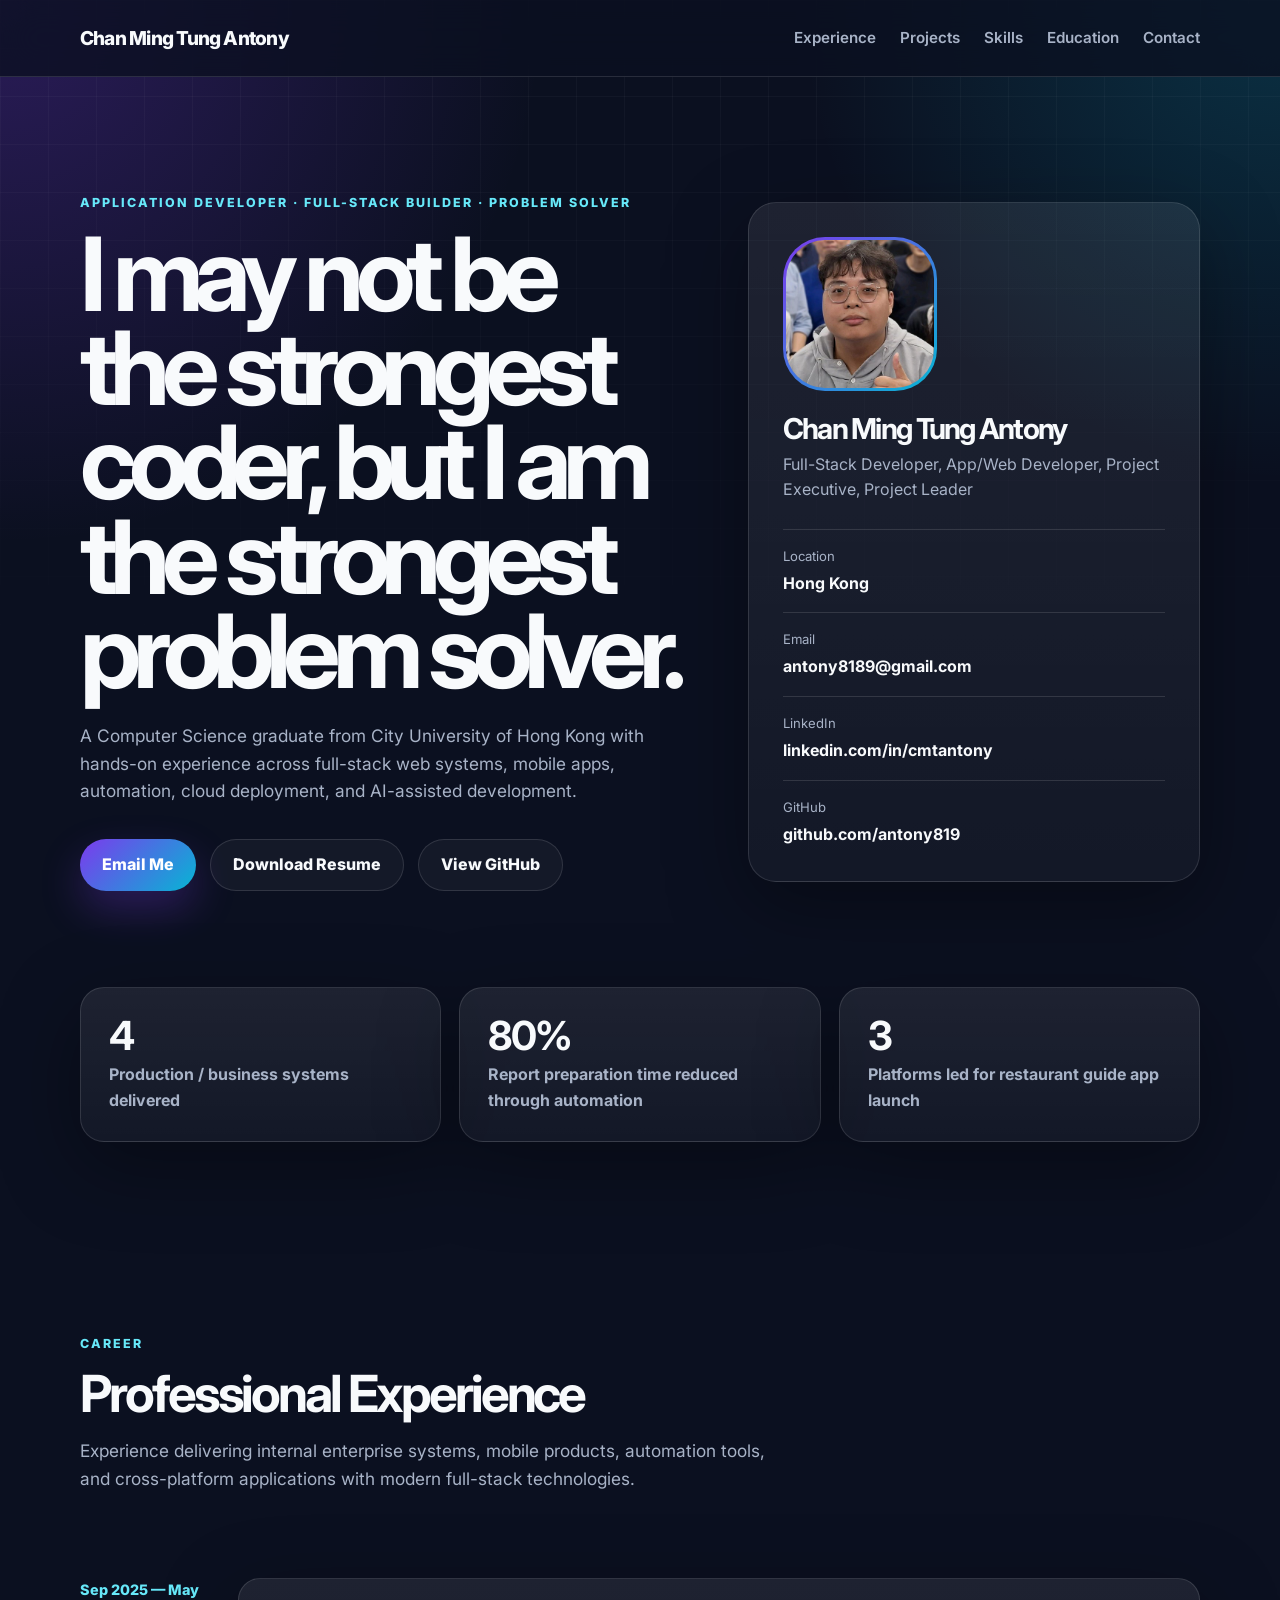
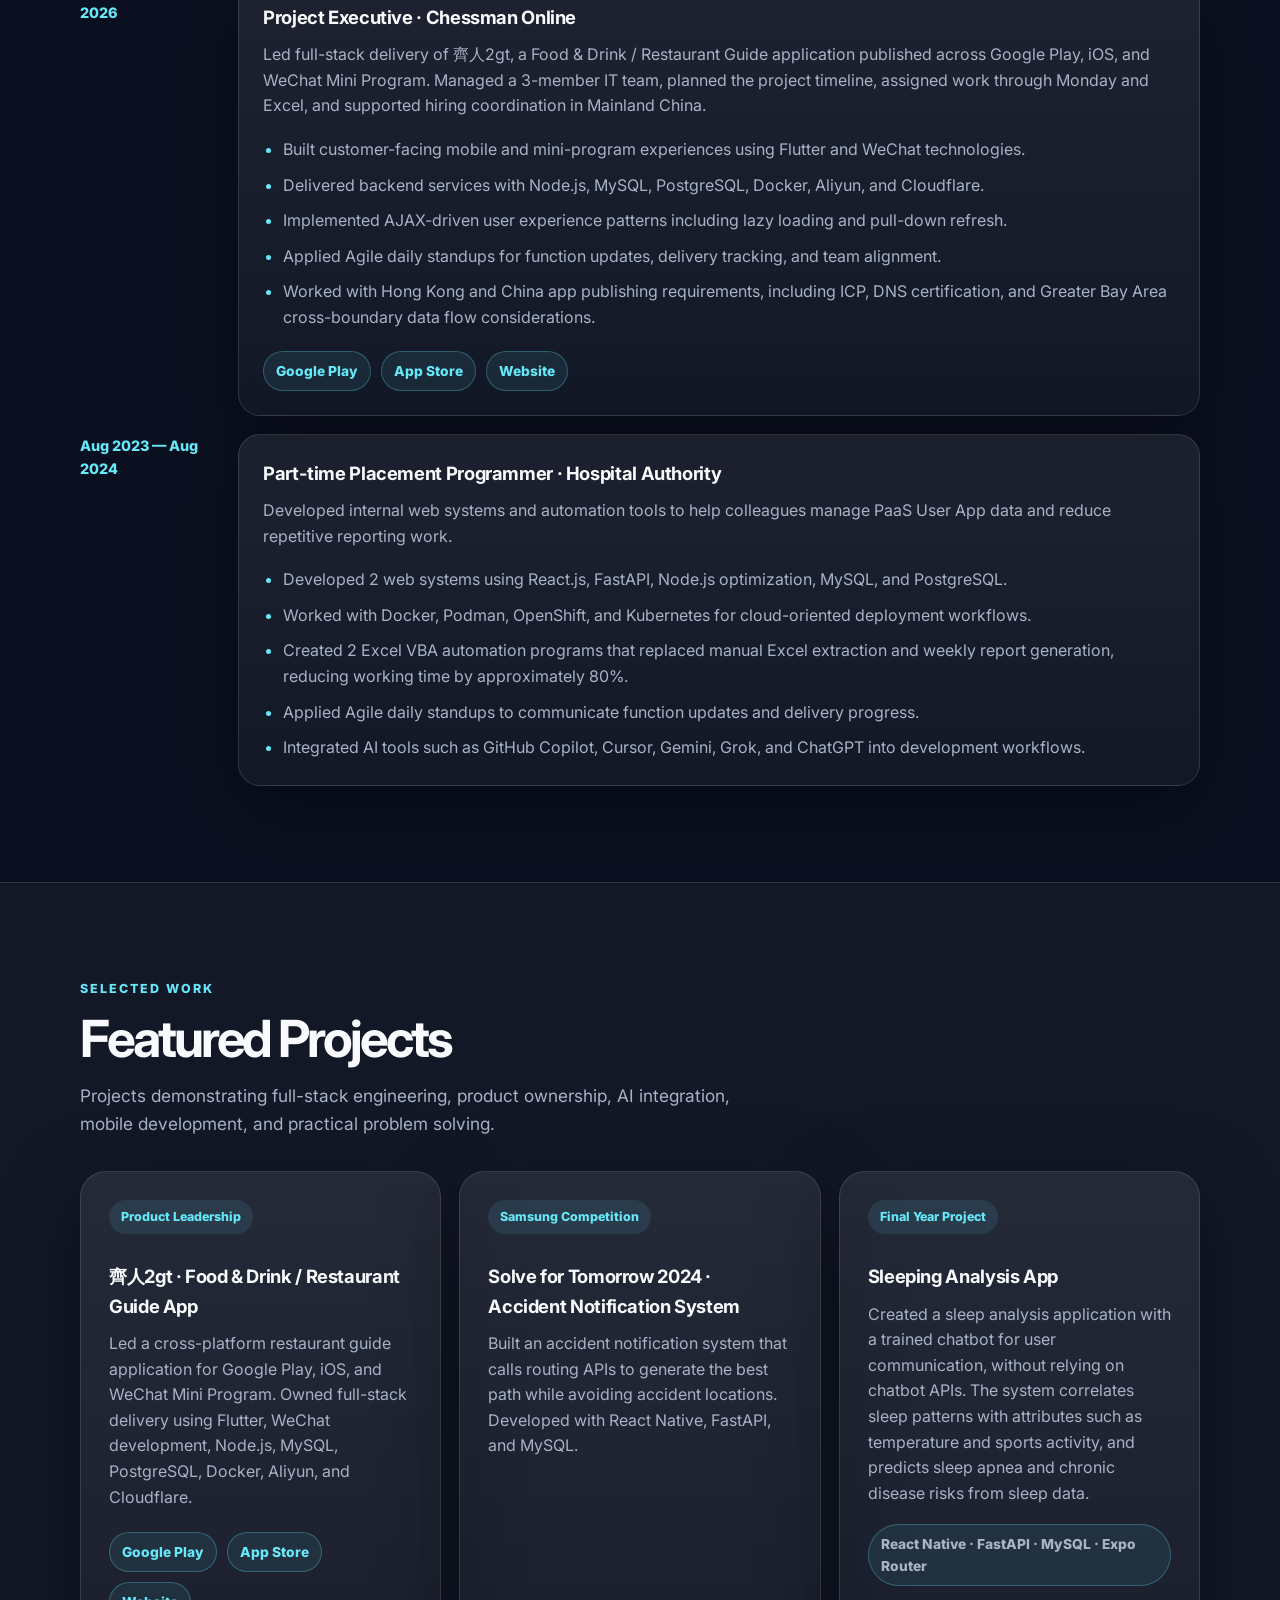
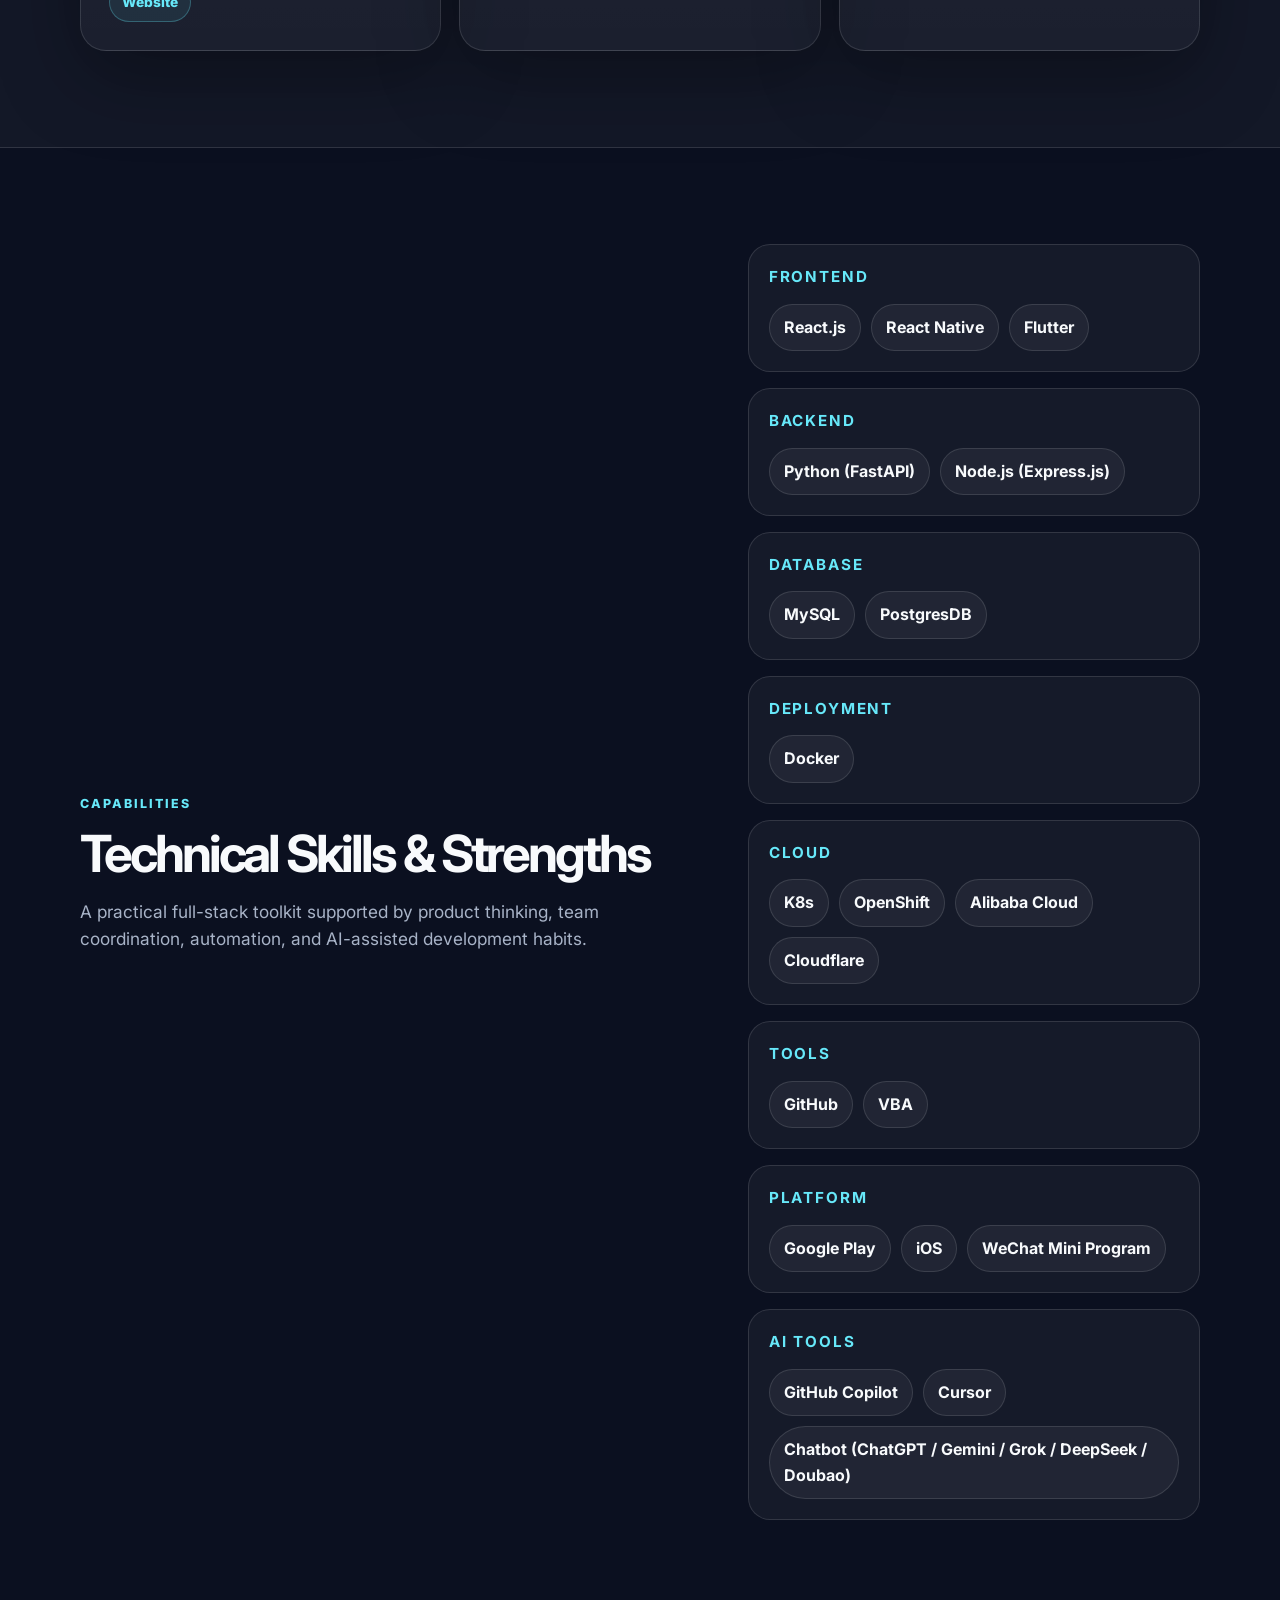
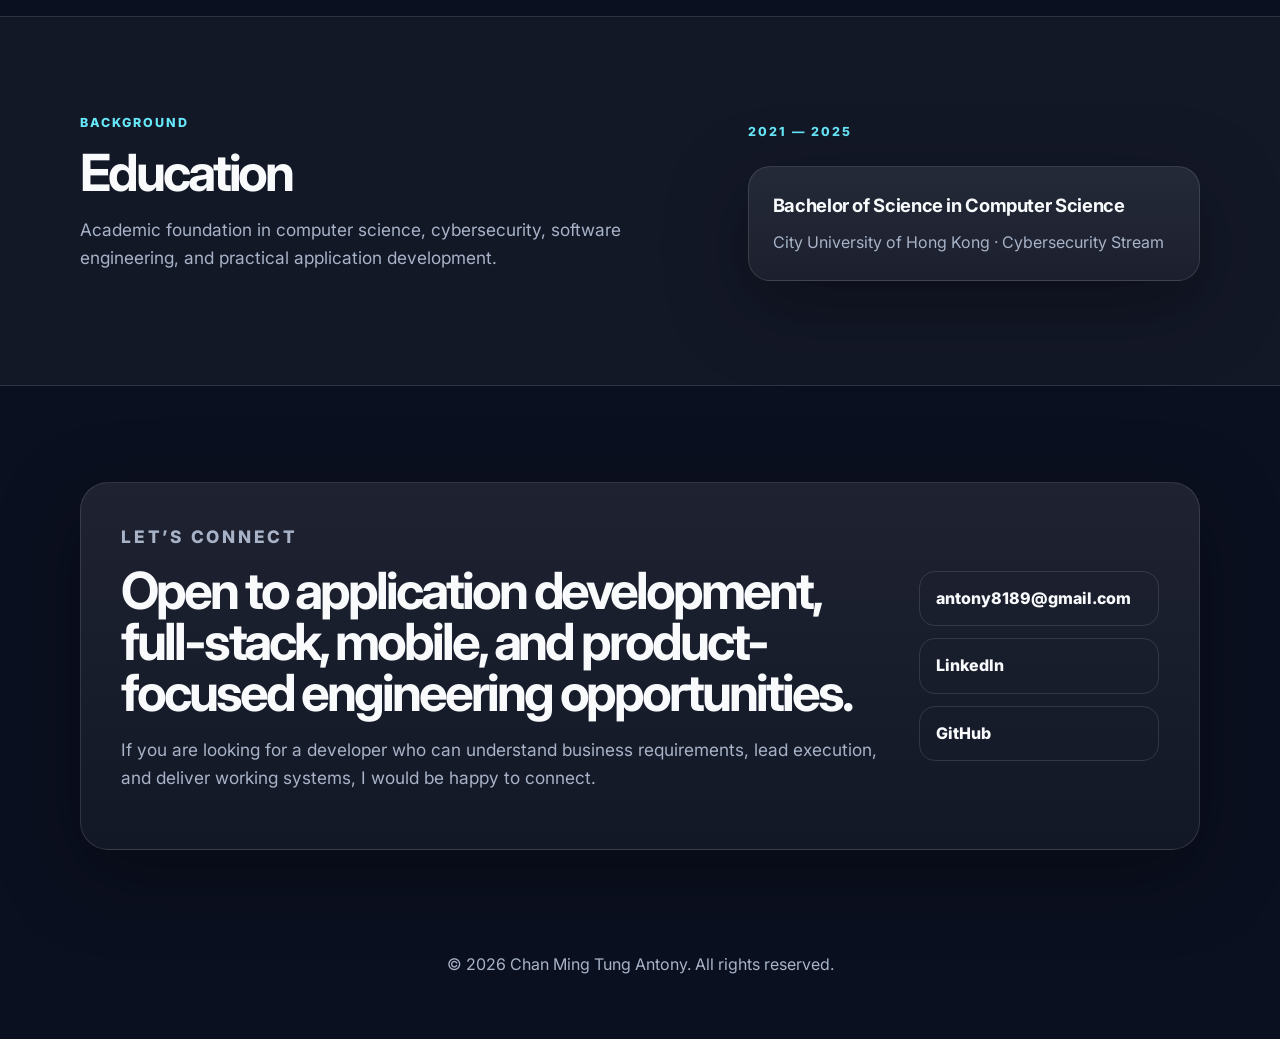
==== commit 475ca065: "change to eyebrow class" ====
--- a/index.html
+++ b/index.html
@@ -254,7 +254,7 @@
         </div>
         <div class="education-list">
           <div class="education-item">
-            <div class="education-date">2021 — 2025</div>
+            <div class="eyebrow">2021 — 2025</div>
             <article>
               <h3>Bachelor of Science in Computer Science</h3>
               <p>City University of Hong Kong · Cybersecurity Stream</p>
--- a/styles.css
+++ b/styles.css
@@ -462,12 +462,6 @@
   gap: 10px;
 }
 
-.education-date {
-  color: #67e8f9;
-  font-weight: 800;
-  font-size: 0.9rem;
-}
-
 .education-list article {
   padding: 24px;
   border-radius: 22px;
